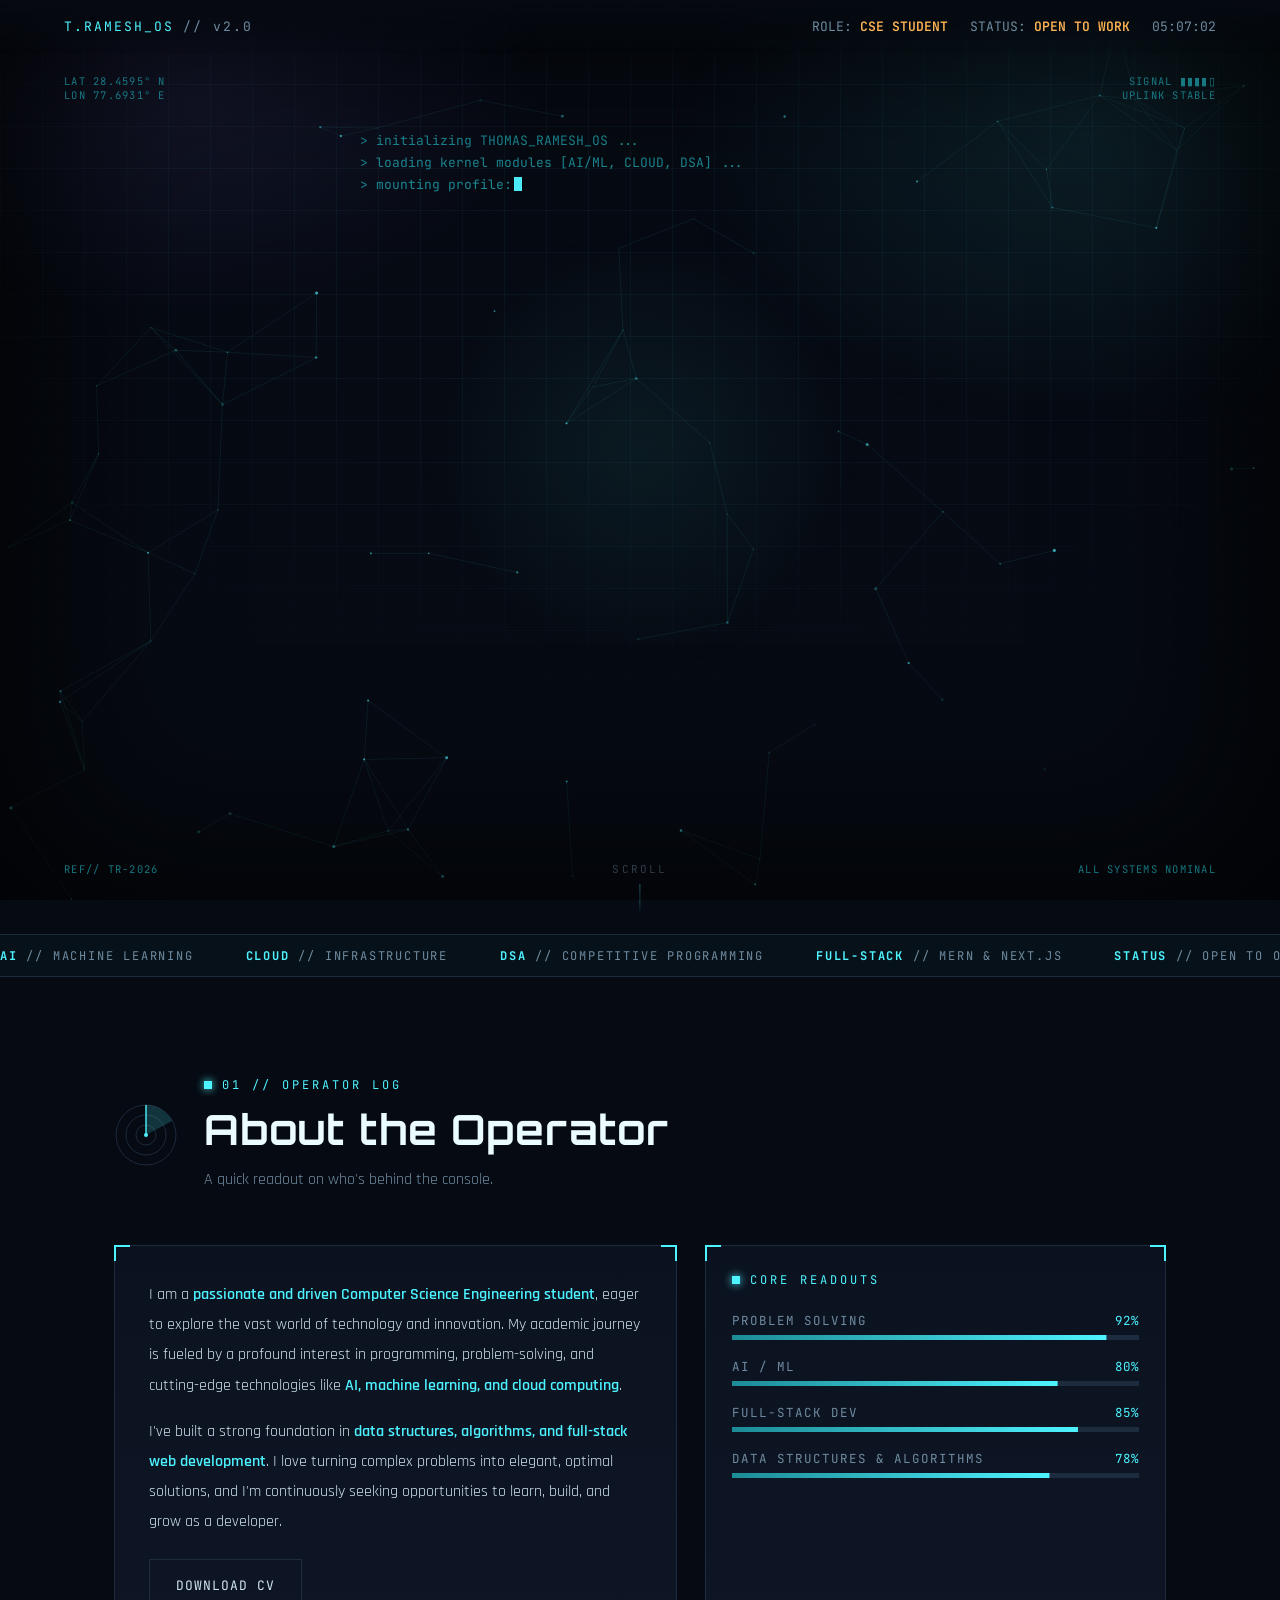
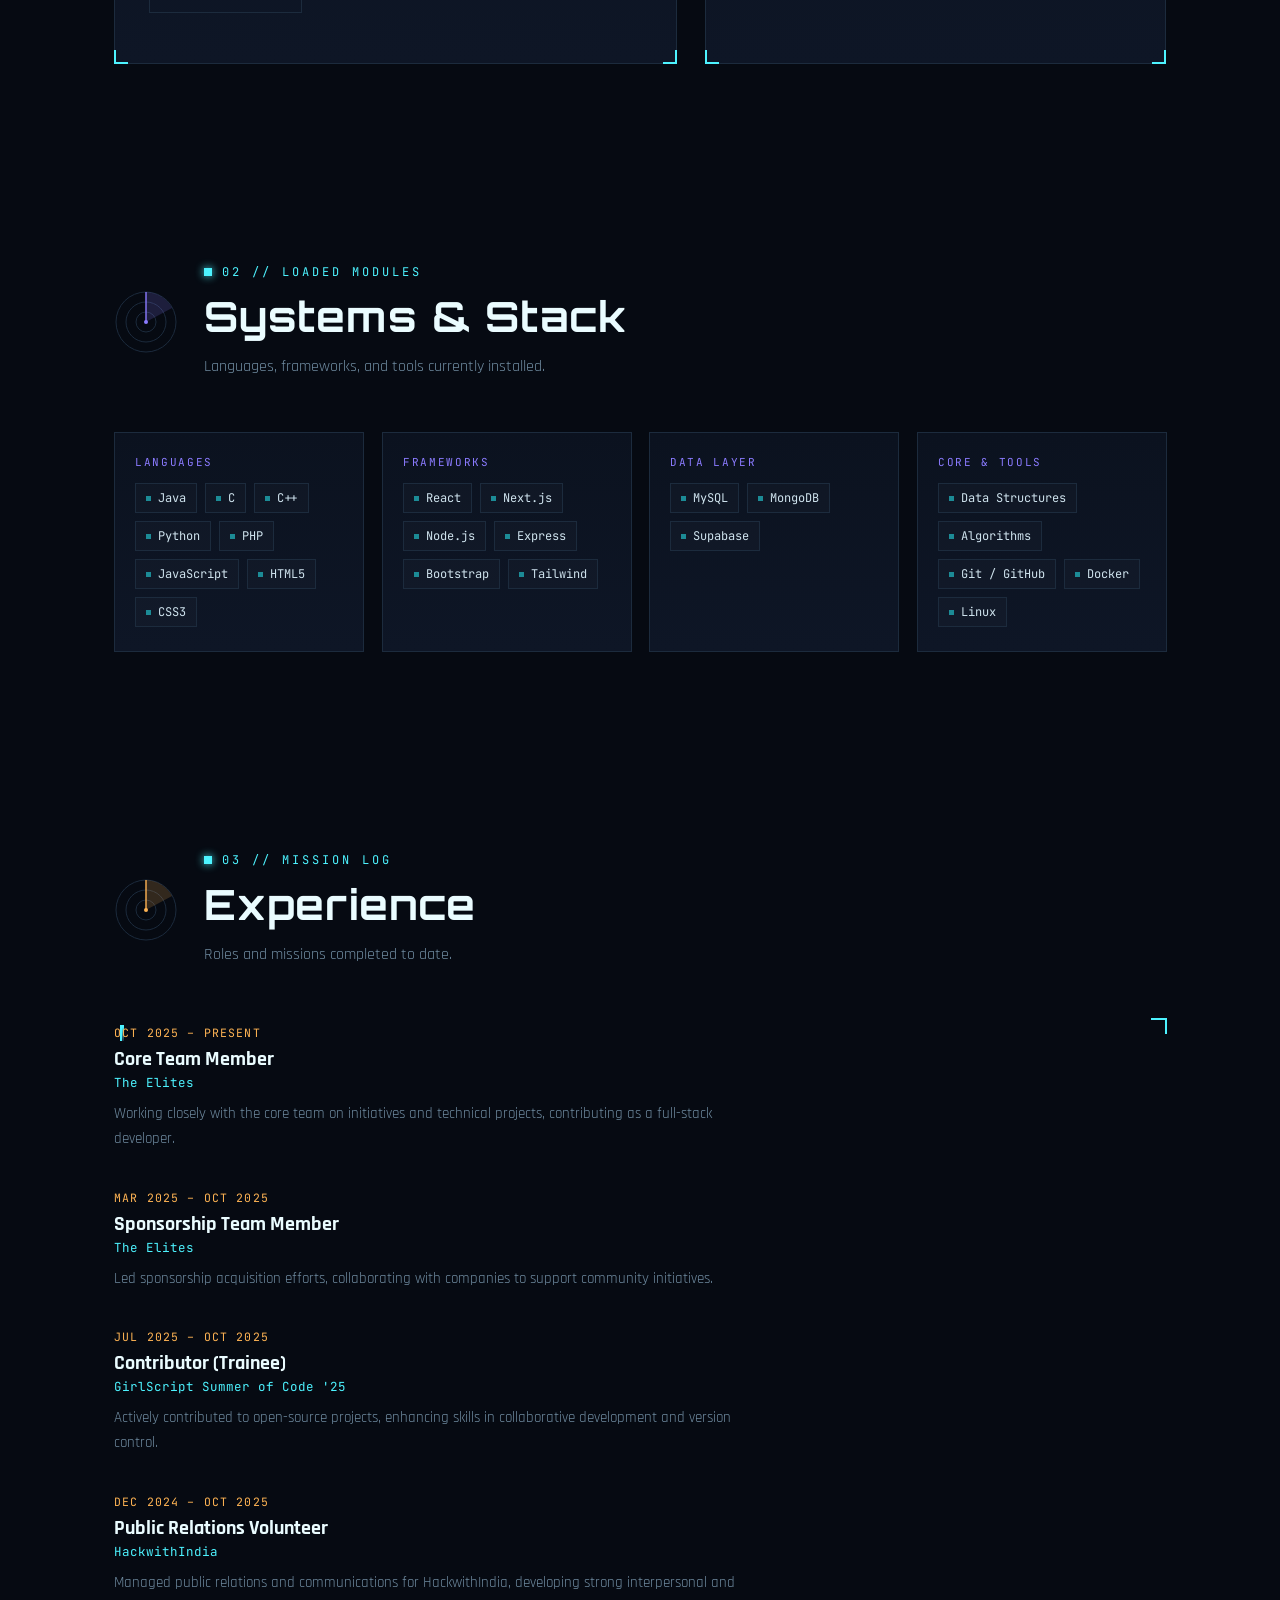
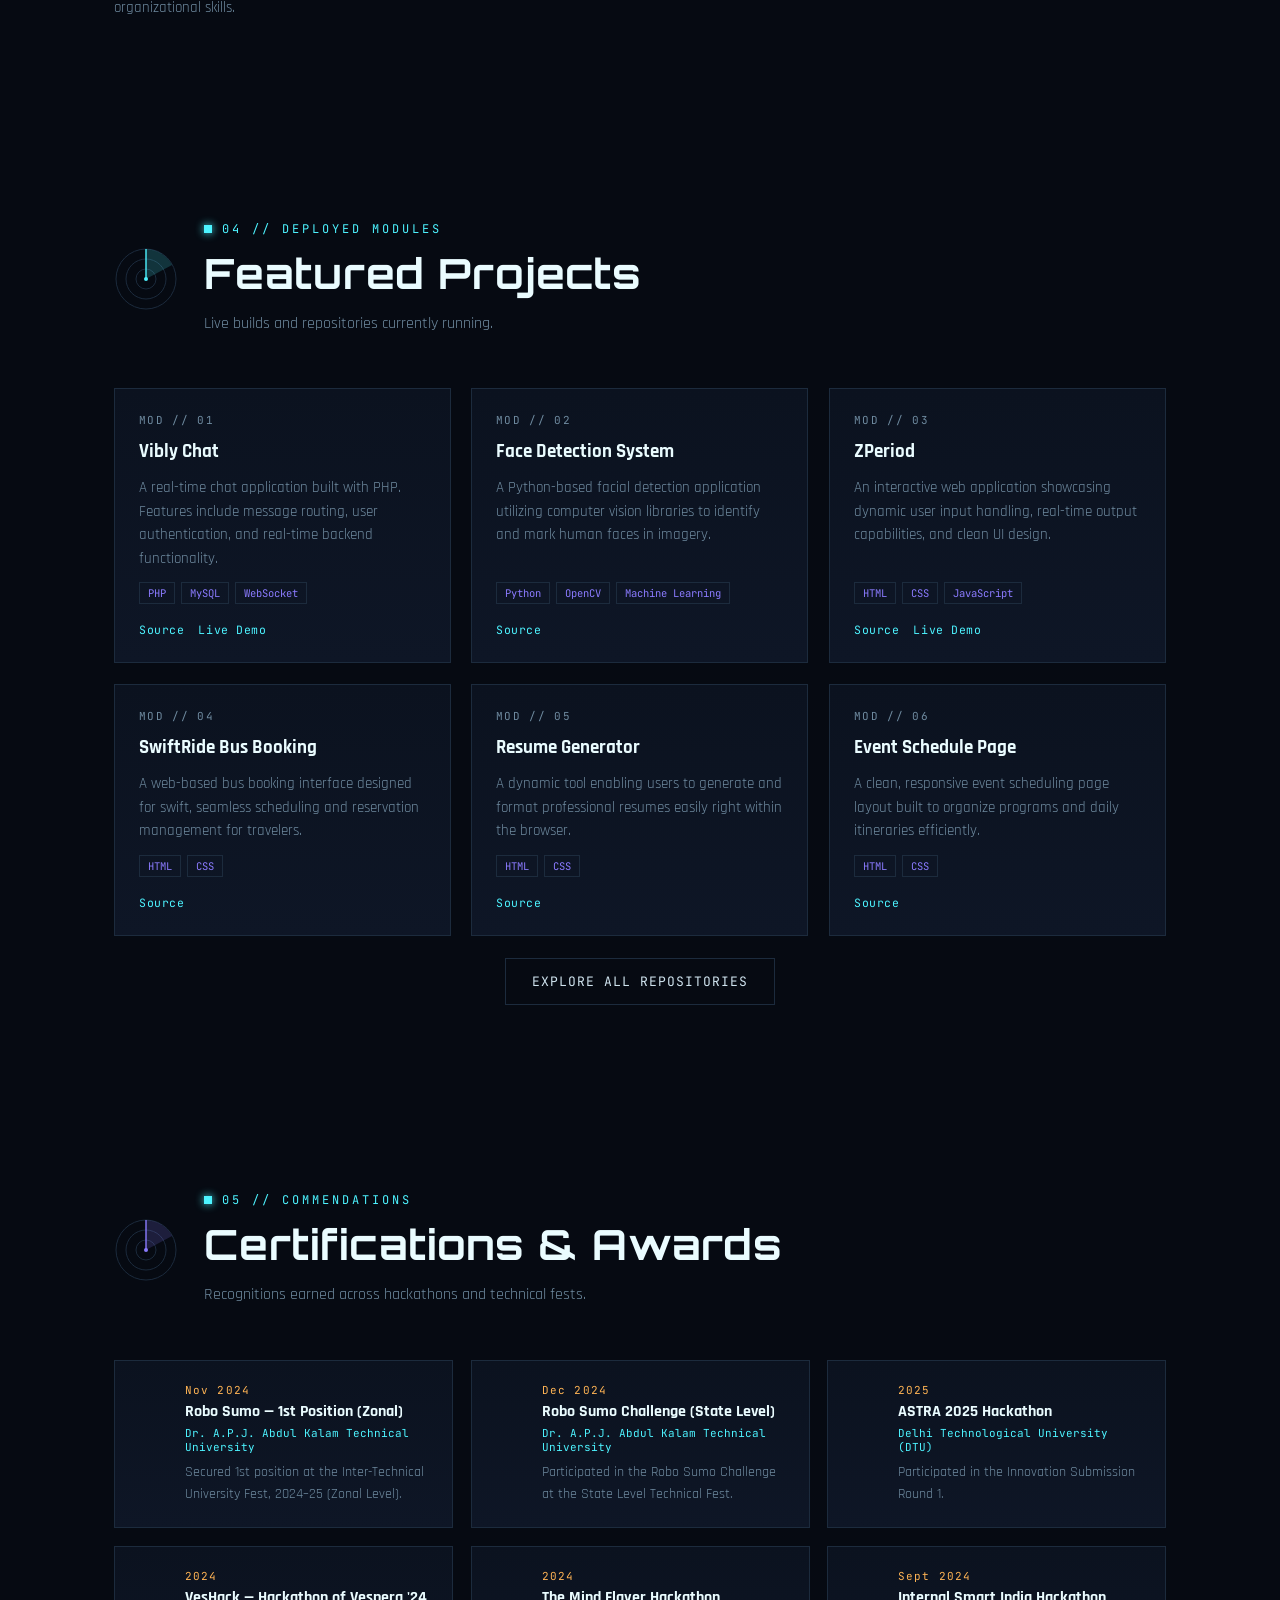
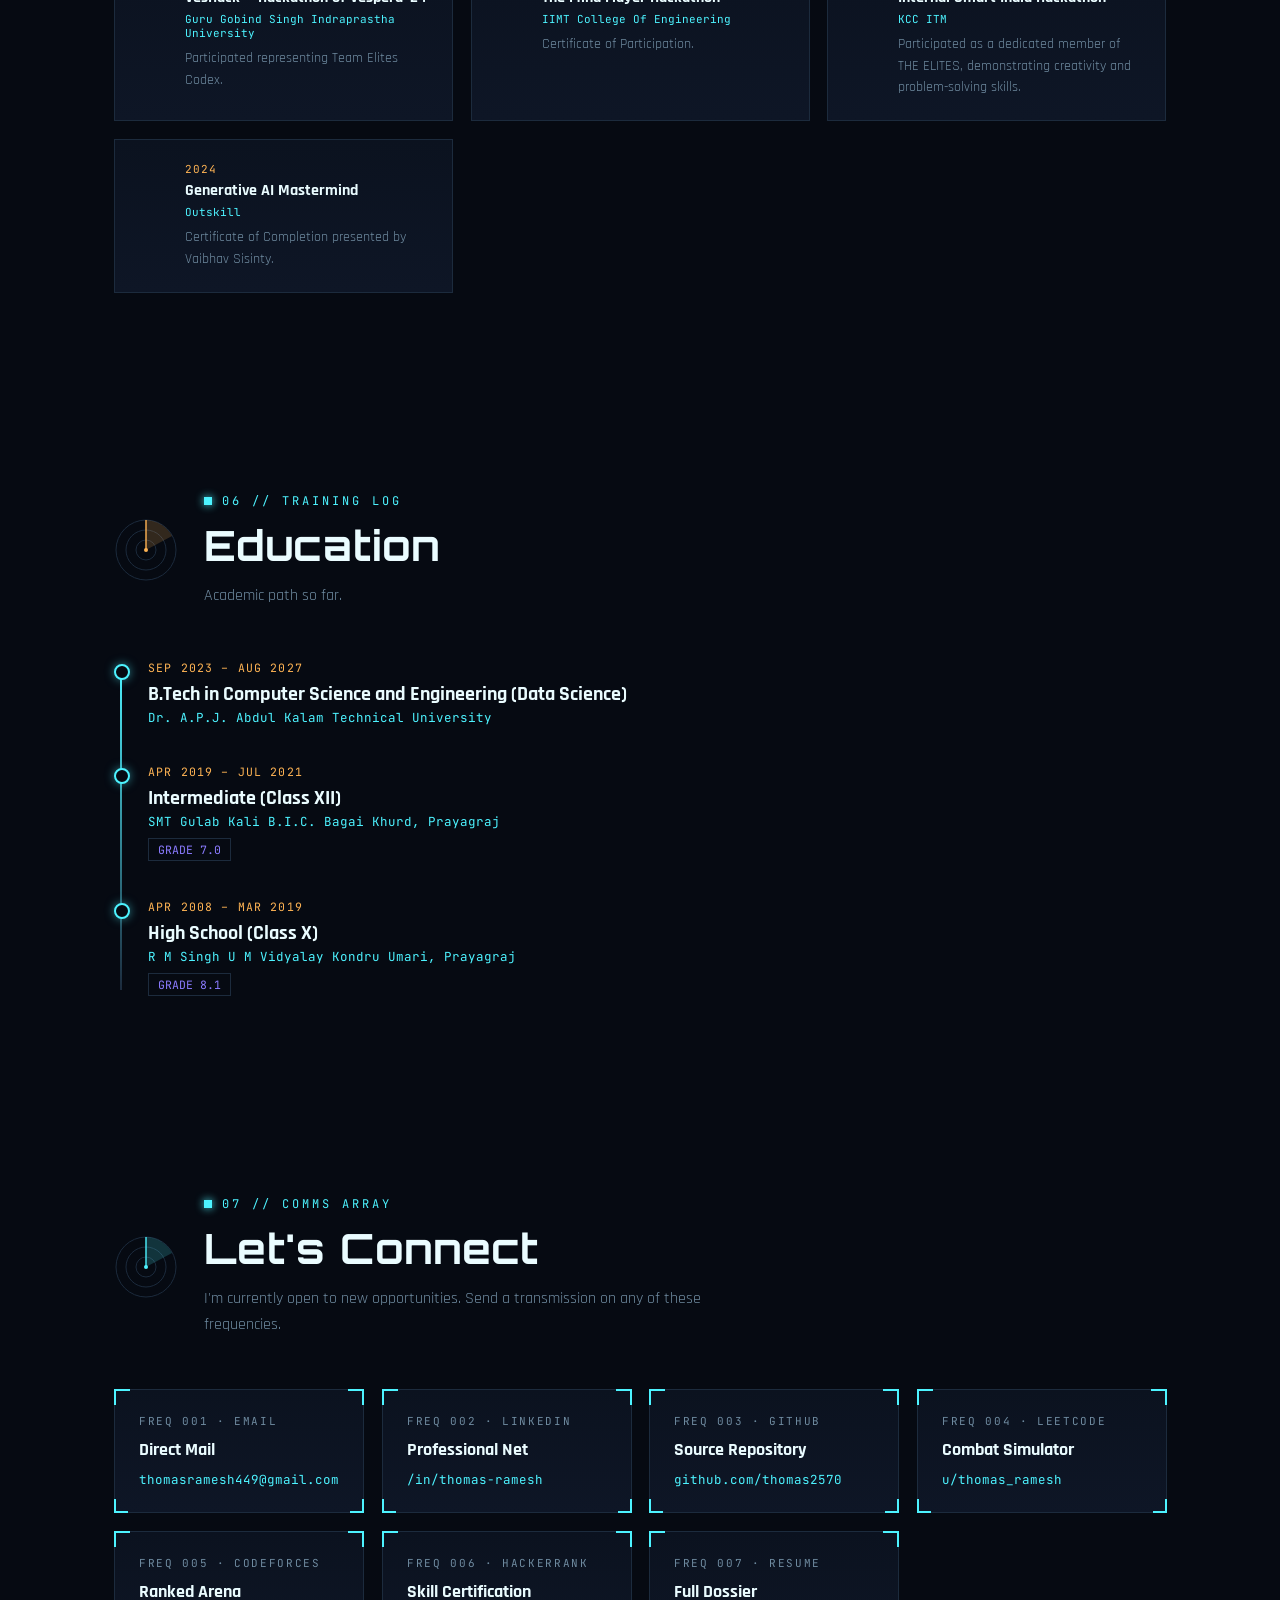
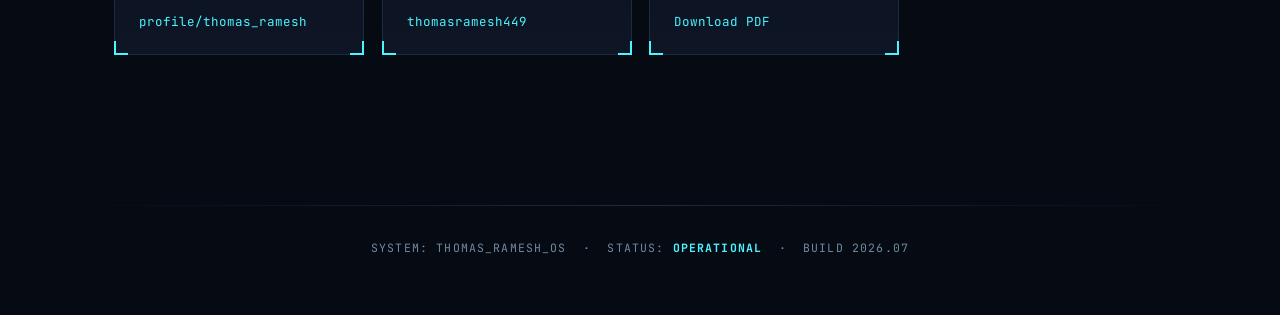
==== index.html @ fee81bb9 "Initial commit" ====
<!DOCTYPE html>
<html lang="en">

<head>
    <meta charset="UTF-8">
    <meta name="viewport" content="width=device-width, initial-scale=1.0">
    <title>THOMAS_RAMESH // SYSTEM PROFILE</title>
    <link rel="preconnect" href="https://fonts.googleapis.com">
    <link
        href="https://fonts.googleapis.com/css2?family=Orbitron:wght@500;700;900&family=Rajdhani:wght@400;500;600;700&family=JetBrains+Mono:wght@400;500;600&display=swap"
        rel="stylesheet">
        <link rel="stylesheet" href="style.css">
</head>

<body>

    <div class="progress" id="progress"></div>
    <canvas id="starfield"></canvas>
    <div class="bg-grid" id="bgGrid"></div>
    <div class="bg-glow"></div>
    <div class="spotlight" id="spotlight"></div>
    <div class="scanlines"></div>
    <div class="vignette"></div>

    <div class="hud-float tl"><span class="flicker">LAT 28.4595&deg; N</span><br>LON 77.6931&deg; E</div>
    <div class="hud-float tr">SIGNAL <span class="flicker">▮▮▮▮▯</span><br>UPLINK STABLE</div>
    <div class="hud-float bl">REF// TR-2026</div>
    <div class="hud-float br"><span class="flicker">ALL SYSTEMS NOMINAL</span></div>

    <nav class="topnav">
        <div class="id">T.RAMESH_OS <span style="color:var(--text-dim)">// v2.0</span></div>
        <div class="stat">
            <span>ROLE: <b>CSE STUDENT</b></span>
            <span>STATUS: <b>OPEN TO WORK</b></span>
            <span id="clock">00:00:00</span>
        </div>
    </nav>

    <header class="hero">
        <div class="boot" id="bootLog"></div>

        <div class="id-frame" id="idFrame">
            <div class="ring"></div>
            <svg viewBox="0 0 120 120" width="120" height="120"
                style="border-radius:50%; border:2px solid var(--cyan); box-shadow:0 0 30px rgba(77,243,255,0.35); background:linear-gradient(180deg,#0e1626,#0b121f);">
                <defs>
                    <linearGradient id="skinGrad" x1="0" y1="0" x2="0" y2="1">
                        <stop offset="0%" stop-color="#2a3a4d" />
                        <stop offset="100%" stop-color="#1c2b3d" />
                    </linearGradient>
                    <linearGradient id="suitGrad" x1="0" y1="0" x2="0" y2="1">
                        <stop offset="0%" stop-color="#12202e" />
                        <stop offset="100%" stop-color="#0b121f" />
                    </linearGradient>
                </defs>
                <circle cx="60" cy="60" r="58" fill="url(#suitGrad)" />
                <!-- shoulders / suit -->
                <path d="M14 118 C14 88 34 76 60 76 C86 76 106 88 106 118 Z" fill="url(#suitGrad)" stroke="#213244"
                    stroke-width="1" />
                <path d="M46 82 L60 100 L74 82 L66 78 L60 84 L54 78 Z" fill="#4df3ff" opacity="0.85" />
                <!-- neck -->
                <rect x="50" y="62" width="20" height="18" rx="6" fill="url(#skinGrad)" />
                <!-- head -->
                <ellipse cx="60" cy="46" rx="22" ry="25" fill="url(#skinGrad)" stroke="#324a63" stroke-width="1" />
                <!-- hair -->
                <path d="M38 40 C36 20 46 10 60 10 C74 10 84 20 82 40 C79 30 71 24 60 24 C49 24 41 30 38 40 Z"
                    fill="#0d1520" stroke="#1c2b3d" stroke-width="1" />
                <!-- eyes -->
                <ellipse cx="51" cy="47" rx="2.4" ry="2.8" fill="#4df3ff" />
                <ellipse cx="69" cy="47" rx="2.4" ry="2.8" fill="#4df3ff" />
                <!-- eyebrows -->
                <rect x="46" y="41" width="10" height="1.6" rx="0.8" fill="#324a63" />
                <rect x="64" y="41" width="10" height="1.6" rx="0.8" fill="#324a63" />
                <!-- nose -->
                <path d="M60 47 L58 56 L63 57" stroke="#324a63" stroke-width="1.2" fill="none" stroke-linecap="round" />
                <!-- smile -->
                <path d="M52 61 Q60 66 68 61" stroke="#4df3ff" stroke-width="1.4" fill="none" stroke-linecap="round"
                    opacity="0.7" />
                <!-- collar highlight -->
                <circle cx="60" cy="60" r="58" fill="none" stroke="#4df3ff" stroke-width="0.6" opacity="0.25" />
            </svg>
        </div>

        <h1 id="heroName">THOMAS RAMESH</h1>
        <div class="role" id="heroRole">Computer Science Engineer <b>//</b> AI · ML · Cloud</div>
        <p class="tagline" id="heroTag">
            A passionate and driven CSE student exploring the vast world of technology
            and innovation — with a strong foundation in data structures, algorithms, and
            full-stack web development. I turn complex problems into elegant, optimal solutions.
        </p>
        <div class="cta-row" id="heroCta">
            <a class="btn" href="#projects">View My Work</a>
            <a class="btn amber"
                href="https://drive.google.com/file/d/125a3EaiKNLnMg_K1nZCw9-vtPY4MQJDV/view?usp=sharing"
                target="_blank" rel="noreferrer">Download CV</a>
            <a class="btn ghost" href="#comms">Open Channel</a>
        </div>

        <div class="stat-row" id="heroStats">
            <div class="stat-item">
                <div class="num" data-count="12">0</div>
                <div class="lbl">Github Repositories</div>
            </div>
            <div class="stat-item">
                <div class="num" data-count="3">0</div>
                <div class="lbl">Organizations Worked With</div>
            </div>
        </div>

        <div class="scroll-cue"><span>SCROLL</span>
            <div class="line"></div>
        </div>
    </header>

    <div class="ticker">
        <div class="track">
            <span><b>AI</b> // MACHINE LEARNING</span>
            <span><b>CLOUD</b> // INFRASTRUCTURE</span>
            <span><b>DSA</b> // COMPETITIVE PROGRAMMING</span>
            <span><b>FULL-STACK</b> // MERN & NEXT.JS</span>
            <span><b>STATUS</b> // OPEN TO OPPORTUNITIES</span>
            <span><b>AI</b> // MACHINE LEARNING</span>
            <span><b>CLOUD</b> // INFRASTRUCTURE</span>
            <span><b>DSA</b> // COMPETITIVE PROGRAMMING</span>
            <span><b>FULL-STACK</b> // MERN & NEXT.JS</span>
            <span><b>STATUS</b> // OPEN TO OPPORTUNITIES</span>
        </div>
    </div>

    <section class="section" id="about">
        <div class="section-head reveal">
            <div class="radar">
                <svg viewBox="0 0 64 64">
                    <circle cx="32" cy="32" r="30" fill="none" stroke="var(--line)" stroke-width="1" />
                    <circle cx="32" cy="32" r="20" fill="none" stroke="var(--line)" stroke-width="1" />
                    <circle cx="32" cy="32" r="10" fill="none" stroke="var(--line)" stroke-width="1" />
                    <g class="sweep">
                        <path d="M32 32 L32 2 A30 30 0 0 1 58 18 Z" fill="var(--cyan)" opacity="0.18" />
                        <line x1="32" y1="32" x2="32" y2="2" stroke="var(--cyan)" stroke-width="1.4" />
                    </g>
                    <circle cx="32" cy="32" r="2" fill="var(--cyan)" />
                </svg>
            </div>
            <div class="txt">
                <div class="eyebrow">01 // Operator Log</div>
                <h2>About the Operator</h2>
                <p>A quick readout on who's behind the console.</p>
            </div>
        </div>

        <div class="about-grid">
            <div class="about-copy panel reveal">
                <span class="sheen"></span><span class="cbl"></span><span class="cbr"></span>
                <p>I am a <b>passionate and driven Computer Science Engineering student</b>, eager to explore the vast
                    world of technology and innovation. My academic journey is fueled by a profound interest in
                    programming, problem-solving, and cutting-edge technologies like <b>AI, machine learning, and cloud
                        computing</b>.</p>
                <p>I've built a strong foundation in <b>data structures, algorithms, and full-stack web development</b>.
                    I love turning complex problems into elegant, optimal solutions, and I'm continuously seeking
                    opportunities to learn, build, and grow as a developer.</p>
                <p style="margin-top:22px;"><a class="btn ghost"
                        href="https://drive.google.com/file/d/125a3EaiKNLnMg_K1nZCw9-vtPY4MQJDV/view?usp=sharing"
                        target="_blank" rel="noreferrer" style="display:inline-block;">Download CV</a></p>
            </div>

            <div class="telemetry panel reveal">
                <span class="sheen"></span><span class="cbl"></span><span class="cbr"></span>
                <div class="eyebrow" style="margin-bottom:6px;">Core Readouts</div>

                <div class="item" data-pct=".92">
                    <div class="row"><span class="k">Problem Solving</span><span class="v">92%</span></div>
                    <div class="bar"><i style="--pct:.92"></i></div>
                </div>
                <div class="item" data-pct=".8">
                    <div class="row"><span class="k">AI / ML</span><span class="v">80%</span></div>
                    <div class="bar"><i style="--pct:.8"></i></div>
                </div>
                <div class="item" data-pct=".85">
                    <div class="row"><span class="k">Full-Stack Dev</span><span class="v">85%</span></div>
                    <div class="bar"><i style="--pct:.85"></i></div>
                </div>
                <div class="item" data-pct=".78">
                    <div class="row"><span class="k">Data Structures & Algorithms</span><span class="v">78%</span></div>
                    <div class="bar"><i style="--pct:.78"></i></div>
                </div>
            </div>
        </div>
    </section>

    <section class="section" id="skills">
        <div class="section-head reveal">
            <div class="radar">
                <svg viewBox="0 0 64 64">
                    <circle cx="32" cy="32" r="30" fill="none" stroke="var(--line)" stroke-width="1" />
                    <circle cx="32" cy="32" r="20" fill="none" stroke="var(--line)" stroke-width="1" />
                    <circle cx="32" cy="32" r="10" fill="none" stroke="var(--line)" stroke-width="1" />
                    <g class="sweep">
                        <path d="M32 32 L32 2 A30 30 0 0 1 58 18 Z" fill="var(--violet)" opacity="0.18" />
                        <line x1="32" y1="32" x2="32" y2="2" stroke="var(--violet)" stroke-width="1.4" />
                    </g>
                    <circle cx="32" cy="32" r="2" fill="var(--violet)" />
                </svg>
            </div>
            <div class="txt">
                <div class="eyebrow">02 // Loaded Modules</div>
                <h2>Systems & Stack</h2>
                <p>Languages, frameworks, and tools currently installed.</p>
            </div>
        </div>

        <div class="sys-groups">
            <div class="sys-card panel reveal">
                <span class="sheen"></span><span class="cbl"></span><span class="cbr"></span>
                <span class="tag">Languages</span>
                <div class="sys-list">
                    <span class="sys-chip">Java</span>
                    <span class="sys-chip">C</span>
                    <span class="sys-chip">C++</span>
                    <span class="sys-chip">Python</span>
                    <span class="sys-chip">PHP</span>
                    <span class="sys-chip">JavaScript</span>
                    <span class="sys-chip">HTML5</span>
                    <span class="sys-chip">CSS3</span>
                </div>
            </div>

            <div class="sys-card panel reveal">
                <span class="sheen"></span><span class="cbl"></span><span class="cbr"></span>
                <span class="tag">Frameworks</span>
                <div class="sys-list">
                    <span class="sys-chip">React</span>
                    <span class="sys-chip">Next.js</span>
                    <span class="sys-chip">Node.js</span>
                    <span class="sys-chip">Express</span>
                    <span class="sys-chip">Bootstrap</span>
                    <span class="sys-chip">Tailwind</span>
                </div>
            </div>

            <div class="sys-card panel reveal">
                <span class="sheen"></span><span class="cbl"></span><span class="cbr"></span>
                <span class="tag">Data Layer</span>
                <div class="sys-list">
                    <span class="sys-chip">MySQL</span>
                    <span class="sys-chip">MongoDB</span>
                    <span class="sys-chip">Supabase</span>
                </div>
            </div>

            <div class="sys-card panel reveal">
                <span class="sheen"></span><span class="cbl"></span><span class="cbr"></span>
                <span class="tag">Core & Tools</span>
                <div class="sys-list">
                    <span class="sys-chip">Data Structures</span>
                    <span class="sys-chip">Algorithms</span>
                    <span class="sys-chip">Git / GitHub</span>
                    <span class="sys-chip">Docker</span>
                    <span class="sys-chip">Linux</span>
                </div>
            </div>
        </div>
    </section>

    <section class="section" id="experience">
        <div class="section-head reveal">
            <div class="radar">
                <svg viewBox="0 0 64 64">
                    <circle cx="32" cy="32" r="30" fill="none" stroke="var(--line)" stroke-width="1" />
                    <circle cx="32" cy="32" r="20" fill="none" stroke="var(--line)" stroke-width="1" />
                    <circle cx="32" cy="32" r="10" fill="none" stroke="var(--line)" stroke-width="1" />
                    <g class="sweep">
                        <path d="M32 32 L32 2 A30 30 0 0 1 58 18 Z" fill="var(--amber)" opacity="0.18" />
                        <line x1="32" y1="32" x2="32" y2="2" stroke="var(--amber)" stroke-width="1.4" />
                    </g>
                    <circle cx="32" cy="32" r="2" fill="var(--amber)" />
                </svg>
            </div>
            <div class="txt">
                <div class="eyebrow">03 // Mission Log</div>
                <h2>Experience</h2>
                <p>Roles and missions completed to date.</p>
            </div>
        </div>

        <div class="timeline panel reveal" style="border:none; background:none; padding:6px 0 0 0;">
            <div class="t-item">
                <div class="when">Oct 2025 &ndash; Present</div>
                <h3>Core Team Member</h3>
                <div class="org">The Elites</div>
                <p>Working closely with the core team on initiatives and technical projects, contributing as a
                    full-stack developer.</p>
            </div>
            <div class="t-item">
                <div class="when">Mar 2025 &ndash; Oct 2025</div>
                <h3>Sponsorship Team Member</h3>
                <div class="org">The Elites</div>
                <p>Led sponsorship acquisition efforts, collaborating with companies to support community initiatives.
                </p>
            </div>
            <div class="t-item">
                <div class="when">Jul 2025 &ndash; Oct 2025</div>
                <h3>Contributor (Trainee)</h3>
                <div class="org">GirlScript Summer of Code '25</div>
                <p>Actively contributed to open-source projects, enhancing skills in collaborative development and
                    version control.</p>
            </div>
            <div class="t-item">
                <div class="when">Dec 2024 &ndash; Oct 2025</div>
                <h3>Public Relations Volunteer</h3>
                <div class="org">HackwithIndia</div>
                <p>Managed public relations and communications for HackwithIndia, developing strong interpersonal and
                    organizational skills.</p>
            </div>
        </div>
    </section>

    <section class="section" id="projects">
        <div class="section-head reveal">
            <div class="radar">
                <svg viewBox="0 0 64 64">
                    <circle cx="32" cy="32" r="30" fill="none" stroke="var(--line)" stroke-width="1" />
                    <circle cx="32" cy="32" r="20" fill="none" stroke="var(--line)" stroke-width="1" />
                    <circle cx="32" cy="32" r="10" fill="none" stroke="var(--line)" stroke-width="1" />
                    <g class="sweep">
                        <path d="M32 32 L32 2 A30 30 0 0 1 58 18 Z" fill="var(--cyan)" opacity="0.18" />
                        <line x1="32" y1="32" x2="32" y2="2" stroke="var(--cyan)" stroke-width="1.4" />
                    </g>
                    <circle cx="32" cy="32" r="2" fill="var(--cyan)" />
                </svg>
            </div>
            <div class="txt">
                <div class="eyebrow">04 // Deployed Modules</div>
                <h2>Featured Projects</h2>
                <p>Live builds and repositories currently running.</p>
            </div>
        </div>

        <div class="proj-grid">
            <div class="proj-card panel reveal">
                <span class="sheen"></span><span class="cbl"></span><span class="cbr"></span>
                <div class="pid">MOD // 01</div>
                <h3>Vibly Chat</h3>
                <p>A real-time chat application built with PHP. Features include message routing, user authentication,
                    and real-time backend functionality.</p>
                <div class="proj-chips"><span class="proj-chip">PHP</span><span class="proj-chip">MySQL</span><span
                        class="proj-chip">WebSocket</span></div>
                <div class="proj-links">
                    <a href="https://github.com/thomas2570/vibly-chat" target="_blank" rel="noreferrer">Source</a>
                    <a href="https://vibly-chat.vercel.app/" target="_blank" rel="noreferrer">Live Demo</a>
                </div>
            </div>

            <div class="proj-card panel reveal">
                <span class="sheen"></span><span class="cbl"></span><span class="cbr"></span>
                <div class="pid">MOD // 02</div>
                <h3>Face Detection System</h3>
                <p>A Python-based facial detection application utilizing computer vision libraries to identify and mark
                    human faces in imagery.</p>
                <div class="proj-chips"><span class="proj-chip">Python</span><span class="proj-chip">OpenCV</span><span
                        class="proj-chip">Machine Learning</span></div>
                <div class="proj-links">
                    <a href="https://github.com/thomas2570/face_detection" target="_blank" rel="noreferrer">Source</a>
                </div>
            </div>

            <div class="proj-card panel reveal">
                <span class="sheen"></span><span class="cbl"></span><span class="cbr"></span>
                <div class="pid">MOD // 03</div>
                <h3>ZPeriod</h3>
                <p>An interactive web application showcasing dynamic user input handling, real-time output capabilities,
                    and clean UI design.</p>
                <div class="proj-chips"><span class="proj-chip">HTML</span><span class="proj-chip">CSS</span><span
                        class="proj-chip">JavaScript</span></div>
                <div class="proj-links">
                    <a href="https://github.com/thomas2570/-Zperiod" target="_blank" rel="noreferrer">Source</a>
                    <a href="https://zperiod.vercel.app/" target="_blank" rel="noreferrer">Live Demo</a>
                </div>
            </div>

            <div class="proj-card panel reveal">
                <span class="sheen"></span><span class="cbl"></span><span class="cbr"></span>
                <div class="pid">MOD // 04</div>
                <h3>SwiftRide Bus Booking</h3>
                <p>A web-based bus booking interface designed for swift, seamless scheduling and reservation management
                    for travelers.</p>
                <div class="proj-chips"><span class="proj-chip">HTML</span><span class="proj-chip">CSS</span></div>
                <div class="proj-links">
                    <a href="https://github.com/thomas2570/SwiftRide-Bus--Booking" target="_blank"
                        rel="noreferrer">Source</a>
                </div>
            </div>

            <div class="proj-card panel reveal">
                <span class="sheen"></span><span class="cbl"></span><span class="cbr"></span>
                <div class="pid">MOD // 05</div>
                <h3>Resume Generator</h3>
                <p>A dynamic tool enabling users to generate and format professional resumes easily right within the
                    browser.</p>
                <div class="proj-chips"><span class="proj-chip">HTML</span><span class="proj-chip">CSS</span></div>
                <div class="proj-links">
                    <a href="https://github.com/thomas2570/Resume_generator" target="_blank" rel="noreferrer">Source</a>
                </div>
            </div>

            <div class="proj-card panel reveal">
                <span class="sheen"></span><span class="cbl"></span><span class="cbr"></span>
                <div class="pid">MOD // 06</div>
                <h3>Event Schedule Page</h3>
                <p>A clean, responsive event scheduling page layout built to organize programs and daily itineraries
                    efficiently.</p>
                <div class="proj-chips"><span class="proj-chip">HTML</span><span class="proj-chip">CSS</span></div>
                <div class="proj-links">
                    <a href="https://github.com/thomas2570/Event_schedule_page" target="_blank"
                        rel="noreferrer">Source</a>
                </div>
            </div>
        </div>

        <div style="text-align:center; margin-top:36px;">
            <a class="btn ghost" href="https://github.com/thomas2570" target="_blank" rel="noreferrer">Explore All
                Repositories</a>
        </div>
    </section>

    <section class="section" id="certifications">
        <div class="section-head reveal">
            <div class="radar">
                <svg viewBox="0 0 64 64">
                    <circle cx="32" cy="32" r="30" fill="none" stroke="var(--line)" stroke-width="1" />
                    <circle cx="32" cy="32" r="20" fill="none" stroke="var(--line)" stroke-width="1" />
                    <circle cx="32" cy="32" r="10" fill="none" stroke="var(--line)" stroke-width="1" />
                    <g class="sweep">
                        <path d="M32 32 L32 2 A30 30 0 0 1 58 18 Z" fill="var(--violet)" opacity="0.18" />
                        <line x1="32" y1="32" x2="32" y2="2" stroke="var(--violet)" stroke-width="1.4" />
                    </g>
                    <circle cx="32" cy="32" r="2" fill="var(--violet)" />
                </svg>
            </div>
            <div class="txt">
                <div class="eyebrow">05 // Commendations</div>
                <h2>Certifications & Awards</h2>
                <p>Recognitions earned across hackathons and technical fests.</p>
            </div>
        </div>

        <div class="cert-grid">
            <div class="cert-card panel reveal">
                <span class="sheen"></span><span class="cbl"></span><span class="cbr"></span>
                <div class="cert-icon"><i></i></div>
                <div class="cert-body">
                    <div class="when">Nov 2024</div>
                    <h4>Robo Sumo &mdash; 1st Position (Zonal)</h4>
                    <div class="org">Dr. A.P.J. Abdul Kalam Technical University</div>
                    <p>Secured 1st position at the Inter-Technical University Fest, 2024&ndash;25 (Zonal Level).</p>
                </div>
            </div>

            <div class="cert-card panel reveal">
                <span class="sheen"></span><span class="cbl"></span><span class="cbr"></span>
                <div class="cert-icon"><i></i></div>
                <div class="cert-body">
                    <div class="when">Dec 2024</div>
                    <h4>Robo Sumo Challenge (State Level)</h4>
                    <div class="org">Dr. A.P.J. Abdul Kalam Technical University</div>
                    <p>Participated in the Robo Sumo Challenge at the State Level Technical Fest.</p>
                </div>
            </div>

            <div class="cert-card panel reveal">
                <span class="sheen"></span><span class="cbl"></span><span class="cbr"></span>
                <div class="cert-icon"><i></i></div>
                <div class="cert-body">
                    <div class="when">2025</div>
                    <h4>ASTRA 2025 Hackathon</h4>
                    <div class="org">Delhi Technological University (DTU)</div>
                    <p>Participated in the Innovation Submission Round 1.</p>
                </div>
            </div>

            <div class="cert-card panel reveal">
                <span class="sheen"></span><span class="cbl"></span><span class="cbr"></span>
                <div class="cert-icon"><i></i></div>
                <div class="cert-body">
                    <div class="when">2024</div>
                    <h4>VesHack &mdash; Hackathon of Vespera '24</h4>
                    <div class="org">Guru Gobind Singh Indraprastha University</div>
                    <p>Participated representing Team Elites Codex.</p>
                </div>
            </div>

            <div class="cert-card panel reveal">
                <span class="sheen"></span><span class="cbl"></span><span class="cbr"></span>
                <div class="cert-icon"><i></i></div>
                <div class="cert-body">
                    <div class="when">2024</div>
                    <h4>The Mind Flayer Hackathon</h4>
                    <div class="org">IIMT College Of Engineering</div>
                    <p>Certificate of Participation.</p>
                </div>
            </div>

            <div class="cert-card panel reveal">
                <span class="sheen"></span><span class="cbl"></span><span class="cbr"></span>
                <div class="cert-icon"><i></i></div>
                <div class="cert-body">
                    <div class="when">Sept 2024</div>
                    <h4>Internal Smart India Hackathon</h4>
                    <div class="org">KCC ITM</div>
                    <p>Participated as a dedicated member of THE ELITES, demonstrating creativity and problem-solving
                        skills.</p>
                </div>
            </div>

            <div class="cert-card panel reveal">
                <span class="sheen"></span><span class="cbl"></span><span class="cbr"></span>
                <div class="cert-icon"><i></i></div>
                <div class="cert-body">
                    <div class="when">2024</div>
                    <h4>Generative AI Mastermind</h4>
                    <div class="org">Outskill</div>
                    <p>Certificate of Completion presented by Vaibhav Sisinty.</p>
                </div>
            </div>
        </div>
    </section>

    <section class="section" id="education">
        <div class="section-head reveal">
            <div class="radar">
                <svg viewBox="0 0 64 64">
                    <circle cx="32" cy="32" r="30" fill="none" stroke="var(--line)" stroke-width="1" />
                    <circle cx="32" cy="32" r="20" fill="none" stroke="var(--line)" stroke-width="1" />
                    <circle cx="32" cy="32" r="10" fill="none" stroke="var(--line)" stroke-width="1" />
                    <g class="sweep">
                        <path d="M32 32 L32 2 A30 30 0 0 1 58 18 Z" fill="var(--amber)" opacity="0.18" />
                        <line x1="32" y1="32" x2="32" y2="2" stroke="var(--amber)" stroke-width="1.4" />
                    </g>
                    <circle cx="32" cy="32" r="2" fill="var(--amber)" />
                </svg>
            </div>
            <div class="txt">
                <div class="eyebrow">06 // Training Log</div>
                <h2>Education</h2>
                <p>Academic path so far.</p>
            </div>
        </div>

        <div class="timeline reveal" style="border:none; background:none;">
            <div class="t-item">
                <div class="when">Sep 2023 &ndash; Aug 2027</div>
                <h3>B.Tech in Computer Science and Engineering (Data Science)</h3>
                <div class="org">Dr. A.P.J. Abdul Kalam Technical University</div>
            </div>
            <div class="t-item">
                <div class="when">Apr 2019 &ndash; Jul 2021</div>
                <h3>Intermediate (Class XII)</h3>
                <div class="org">SMT Gulab Kali B.I.C. Bagai Khurd, Prayagraj</div>
                <span class="grade">GRADE 7.0</span>
            </div>
            <div class="t-item">
                <div class="when">Apr 2008 &ndash; Mar 2019</div>
                <h3>High School (Class X)</h3>
                <div class="org">R M Singh U M Vidyalay Kondru Umari, Prayagraj</div>
                <span class="grade">GRADE 8.1</span>
            </div>
        </div>
    </section>

    <section class="section" id="comms">
        <div class="section-head reveal">
            <div class="radar">
                <svg viewBox="0 0 64 64">
                    <circle cx="32" cy="32" r="30" fill="none" stroke="var(--line)" stroke-width="1" />
                    <circle cx="32" cy="32" r="20" fill="none" stroke="var(--line)" stroke-width="1" />
                    <circle cx="32" cy="32" r="10" fill="none" stroke="var(--line)" stroke-width="1" />
                    <g class="sweep">
                        <path d="M32 32 L32 2 A30 30 0 0 1 58 18 Z" fill="var(--cyan)" opacity="0.18" />
                        <line x1="32" y1="32" x2="32" y2="2" stroke="var(--cyan)" stroke-width="1.4" />
                    </g>
                    <circle cx="32" cy="32" r="2" fill="var(--cyan)" />
                </svg>
            </div>
            <div class="txt">
                <div class="eyebrow">07 // Comms Array</div>
                <h2>Let's Connect</h2>
                <p>I'm currently open to new opportunities. Send a transmission on any of these frequencies.</p>
            </div>
        </div>

        <div class="comms-grid">
            <a class="comm-card panel reveal" href="mailto:thomasramesh449@gmail.com">
                <span class="sheen"></span><span class="cbl"></span><span class="cbr"></span>
                <span class="freq">FREQ 001 · EMAIL</span>
                <span class="chan">Direct Mail</span>
                <span class="handle">thomasramesh449@gmail.com</span>
            </a>

            <a class="comm-card panel reveal" href="https://www.linkedin.com/in/thomas-ramesh-3ab96a2a2/"
                target="_blank" rel="noreferrer">
                <span class="sheen"></span><span class="cbl"></span><span class="cbr"></span>
                <span class="freq">FREQ 002 · LINKEDIN</span>
                <span class="chan">Professional Net</span>
                <span class="handle">/in/thomas-ramesh</span>
            </a>

            <a class="comm-card panel reveal" href="https://github.com/thomas2570" target="_blank" rel="noreferrer">
                <span class="sheen"></span><span class="cbl"></span><span class="cbr"></span>
                <span class="freq">FREQ 003 · GITHUB</span>
                <span class="chan">Source Repository</span>
                <span class="handle">github.com/thomas2570</span>
            </a>

            <a class="comm-card panel reveal" href="https://leetcode.com/u/thomas_ramesh/" target="_blank"
                rel="noreferrer">
                <span class="sheen"></span><span class="cbl"></span><span class="cbr"></span>
                <span class="freq">FREQ 004 · LEETCODE</span>
                <span class="chan">Combat Simulator</span>
                <span class="handle">u/thomas_ramesh</span>
            </a>

            <a class="comm-card panel reveal" href="https://codeforces.com/profile/thomas_ramesh" target="_blank"
                rel="noreferrer">
                <span class="sheen"></span><span class="cbl"></span><span class="cbr"></span>
                <span class="freq">FREQ 005 · CODEFORCES</span>
                <span class="chan">Ranked Arena</span>
                <span class="handle">profile/thomas_ramesh</span>
            </a>

            <a class="comm-card panel reveal" href="https://www.hackerrank.com/profile/thomasramesh449" target="_blank"
                rel="noreferrer">
                <span class="sheen"></span><span class="cbl"></span><span class="cbr"></span>
                <span class="freq">FREQ 006 · HACKERRANK</span>
                <span class="chan">Skill Certification</span>
                <span class="handle">thomasramesh449</span>
            </a>

            <a class="comm-card panel reveal"
                href="https://drive.google.com/file/d/125a3EaiKNLnMg_K1nZCw9-vtPY4MQJDV/view?usp=sharing"
                target="_blank" rel="noreferrer">
                <span class="sheen"></span><span class="cbl"></span><span class="cbr"></span>
                <span class="freq">FREQ 007 · RESUME</span>
                <span class="chan">Full Dossier</span>
                <span class="handle">Download PDF</span>
            </a>
        </div>
    </section>

    <footer>
        <div class="line"></div>
        <p>SYSTEM: THOMAS_RAMESH_OS &nbsp;·&nbsp; STATUS: <b>OPERATIONAL</b> &nbsp;·&nbsp; BUILD 2026.07</p>
    </footer>

        <script src="script.js"></script>

</body>

</html>
---- style.css ----
:root {
            --bg: #060a12;
            --bg-panel: #0b121f;
            --bg-panel-2: #0e1626;
            --line: #1c2b3d;
            --cyan: #4df3ff;
            --cyan-dim: #1c8b96;
            --violet: #8b7bff;
            --amber: #ffb454;
            --red: #ff4d6a;
            --text: #cfe3ee;
            --text-dim: #6f8ba0;
            --font-display: 'Orbitron', sans-serif;
            --font-head: 'Rajdhani', sans-serif;
            --font-mono: 'JetBrains Mono', monospace;
        }

        * {
            margin: 0;
            padding: 0;
            box-sizing: border-box;
        }

        html {
            scroll-behavior: smooth;
        }

        body {
            background: var(--bg);
            color: var(--text);
            font-family: var(--font-head);
            overflow-x: hidden;
            position: relative;
        }

        @media (prefers-reduced-motion: reduce) {
            * {
                animation-duration: 0.001ms !important;
                animation-iteration-count: 1 !important;
                transition-duration: 0.001ms !important;
                scroll-behavior: auto !important;
            }
        }

        .progress {
            position: fixed;
            top: 0;
            left: 0;
            height: 2px;
            width: 0%;
            background: linear-gradient(90deg, var(--violet), var(--cyan));
            box-shadow: 0 0 12px rgba(77, 243, 255, 0.6);
            z-index: 100;
            transition: width .1s linear;
        }

        #starfield {
            position: fixed;
            inset: 0;
            z-index: 0;
        }

        .spotlight {
            position: fixed;
            inset: 0;
            z-index: 1;
            pointer-events: none;
            background: radial-gradient(320px 320px at var(--mx, 50%) var(--my, 50%), rgba(77, 243, 255, 0.07), transparent 70%);
        }

        .bg-grid {
            position: fixed;
            inset: 0;
            z-index: 0;
            background-image:
                linear-gradient(rgba(77, 243, 255, 0.045) 1px, transparent 1px),
                linear-gradient(90deg, rgba(77, 243, 255, 0.045) 1px, transparent 1px);
            background-size: 42px 42px;
            mask-image: radial-gradient(ellipse 90% 70% at 50% 20%, black 40%, transparent 90%);
            pointer-events: none;
        }

        .bg-glow {
            position: fixed;
            inset: 0;
            z-index: 0;
            pointer-events: none;
            background:
                radial-gradient(600px 400px at 15% 10%, rgba(139, 123, 255, 0.10), transparent 60%),
                radial-gradient(700px 500px at 85% 15%, rgba(77, 243, 255, 0.09), transparent 60%);
        }

        .scanlines {
            position: fixed;
            inset: 0;
            z-index: 5;
            pointer-events: none;
            opacity: 0.4;
            background: repeating-linear-gradient(to bottom, rgba(255, 255, 255, 0.018) 0px, rgba(255, 255, 255, 0.018) 1px, transparent 1px, transparent 3px);
        }

        .vignette {
            position: fixed;
            inset: 0;
            z-index: 6;
            pointer-events: none;
            box-shadow: inset 0 0 180px 40px rgba(0, 0, 0, 0.75);
        }

        section,
        header,
        footer {
            position: relative;
            z-index: 2;
        }

        ::selection {
            background: var(--cyan);
            color: #001318;
        }

        .hud-float {
            position: fixed;
            z-index: 20;
            font-family: var(--font-mono);
            font-size: 10.5px;
            color: var(--cyan-dim);
            letter-spacing: 0.12em;
            pointer-events: none;
            opacity: 0;
            animation: hudIn 1s ease forwards;
        }

        .hud-float.tl {
            top: 74px;
            left: 5%;
        }

        .hud-float.tr {
            top: 74px;
            right: 5%;
            text-align: right;
        }

        .hud-float.bl {
            bottom: 24px;
            left: 5%;
        }

        .hud-float.br {
            bottom: 24px;
            right: 5%;
            text-align: right;
        }

        @media (max-width:860px) {
            .hud-float {
                display: none;
            }
        }

        @keyframes hudIn {
            from {
                opacity: 0;
                transform: translateY(6px);
            }

            to {
                opacity: 0.85;
                transform: translateY(0);
            }
        }

        .hud-float .flicker {
            animation: flicker 3.4s ease-in-out infinite;
        }

        @keyframes flicker {

            0%,
            100% {
                opacity: .85;
            }

            48% {
                opacity: .85;
            }

            50% {
                opacity: .3;
            }

            52% {
                opacity: .85;
            }
        }

        .panel {
            position: relative;
            border: 1px solid var(--line);
            background: linear-gradient(180deg, var(--bg-panel), var(--bg-panel-2));
            transform-style: preserve-3d;
            transition: transform .35s cubic-bezier(.2, .8, .2, 1), border-color .3s ease, box-shadow .3s ease;
            will-change: transform;
        }

        .panel:hover {
            box-shadow: 0 18px 40px -18px rgba(77, 243, 255, 0.25);
        }

        .panel .sheen {
            position: absolute;
            inset: 0;
            pointer-events: none;
            opacity: 0;
            background: radial-gradient(180px 180px at var(--px, 50%) var(--py, 50%), rgba(77, 243, 255, 0.10), transparent 70%);
            transition: opacity .3s ease;
        }

        .panel:hover .sheen {
            opacity: 1;
        }

        .panel::before,
        .panel::after,
        .panel .cbr,
        .panel .cbl {
            content: '';
            position: absolute;
            width: 14px;
            height: 14px;
            pointer-events: none;
        }

        .panel::before {
            top: -1px;
            left: -1px;
            border-top: 2px solid var(--cyan);
            border-left: 2px solid var(--cyan);
        }

        .panel::after {
            top: -1px;
            right: -1px;
            border-top: 2px solid var(--cyan);
            border-right: 2px solid var(--cyan);
        }

        .panel .cbl {
            bottom: -1px;
            left: -1px;
            border-bottom: 2px solid var(--cyan);
            border-left: 2px solid var(--cyan);
        }

        .panel .cbr {
            bottom: -1px;
            right: -1px;
            border-bottom: 2px solid var(--cyan);
            border-right: 2px solid var(--cyan);
        }

        .eyebrow {
            font-family: var(--font-mono);
            font-size: 12px;
            letter-spacing: 0.25em;
            color: var(--cyan);
            text-transform: uppercase;
            display: flex;
            align-items: center;
            gap: 10px;
        }

        .eyebrow::before {
            content: '';
            width: 8px;
            height: 8px;
            background: var(--cyan);
            box-shadow: 0 0 8px var(--cyan);
            display: inline-block;
        }

        .topnav {
            position: fixed;
            top: 0;
            left: 0;
            right: 0;
            z-index: 50;
            display: flex;
            align-items: center;
            justify-content: space-between;
            padding: 18px 5%;
            background: linear-gradient(180deg, rgba(6, 10, 18, 0.92), rgba(6, 10, 18, 0));
            font-family: var(--font-mono);
            font-size: 13px;
            backdrop-filter: blur(2px);
        }

        .topnav .id {
            color: var(--cyan);
            letter-spacing: 0.15em;
        }

        .topnav .stat {
            color: var(--text-dim);
            display: flex;
            gap: 22px;
        }

        .topnav .stat span b {
            color: var(--amber);
            font-weight: 600;
        }

        @media (max-width:720px) {
            .topnav .stat {
                display: none;
            }
        }

        .hero {
            min-height: 100vh;
            display: flex;
            flex-direction: column;
            align-items: center;
            justify-content: center;
            text-align: center;
            padding: 130px 5% 60px;
        }

        .boot {
            font-family: var(--font-mono);
            font-size: 13px;
            color: var(--cyan-dim);
            text-align: left;
            max-width: 560px;
            width: 100%;
            margin-bottom: 30px;
            min-height: 132px;
            line-height: 1.7;
        }

        .boot .ok {
            color: var(--cyan);
        }

        .boot .cursor {
            display: inline-block;
            width: 8px;
            height: 14px;
            background: var(--cyan);
            margin-left: 2px;
            animation: blink 1s steps(1) infinite;
            vertical-align: -2px;
        }

        @keyframes blink {
            50% {
                opacity: 0;
            }
        }

        .id-frame {
            width: 120px;
            height: 120px;
            border-radius: 50%;
            position: relative;
            margin-bottom: 26px;
            opacity: 0;
        }

        .id-frame img {
            width: 100%;
            height: 100%;
            border-radius: 50%;
            object-fit: cover;
            border: 2px solid var(--cyan);
            box-shadow: 0 0 30px rgba(77, 243, 255, 0.35);
        }

        .id-frame .ring {
            position: absolute;
            inset: -10px;
            border-radius: 50%;
            border: 1px dashed rgba(77, 243, 255, 0.4);
            animation: spinRing 12s linear infinite;
        }

        @keyframes spinRing {
            to {
                transform: rotate(360deg);
            }
        }

        .hero h1 {
            font-family: var(--font-display);
            font-weight: 900;
            font-size: clamp(2.6rem, 7vw, 6rem);
            line-height: 1;
            letter-spacing: 0.01em;
            background: linear-gradient(180deg, #eafcff 10%, var(--cyan) 60%, var(--cyan-dim) 100%);
            -webkit-background-clip: text;
            background-clip: text;
            color: transparent;
            text-shadow: 0 0 60px rgba(77, 243, 255, 0.25);
            opacity: 0;
            transform: translateY(14px);
            position: relative;
        }

        .hero h1.glitch {
            animation: glitchShake .28s linear;
        }

        .hero h1.glitch::before,
        .hero h1.glitch::after {
            content: 'THOMAS RAMESH';
            position: absolute;
            left: 0;
            top: 0;
            width: 100%;
            background: linear-gradient(180deg, #eafcff 10%, var(--cyan) 60%, var(--cyan-dim) 100%);
            -webkit-background-clip: text;
            background-clip: text;
            color: transparent;
            clip-path: inset(0 0 0 0);
        }

        .hero h1.glitch::before {
            transform: translate(3px, -2px);
            color: var(--red);
            opacity: 0.6;
            animation: glitchTop .28s linear;
        }

        .hero h1.glitch::after {
            transform: translate(-3px, 2px);
            color: var(--violet);
            opacity: 0.6;
            animation: glitchBot .28s linear;
        }

        @keyframes glitchShake {

            0%,
            100% {
                transform: translateY(0);
            }

            20% {
                transform: translate(-2px, 1px);
            }

            40% {
                transform: translate(2px, -1px);
            }

            60% {
                transform: translate(-1px, -1px);
            }

            80% {
                transform: translate(1px, 1px);
            }
        }

        @keyframes glitchTop {
            0% {
                clip-path: inset(0 0 80% 0);
            }

            50% {
                clip-path: inset(20% 0 40% 0);
            }

            100% {
                clip-path: inset(60% 0 0 0);
            }
        }

        @keyframes glitchBot {
            0% {
                clip-path: inset(70% 0 0 0);
            }

            50% {
                clip-path: inset(30% 0 40% 0);
            }

            100% {
                clip-path: inset(0 0 75% 0);
            }
        }

        .hero .role {
            font-family: var(--font-mono);
            font-size: clamp(0.85rem, 1.6vw, 1.05rem);
            letter-spacing: 0.35em;
            color: var(--text-dim);
            text-transform: uppercase;
            margin-top: 18px;
            opacity: 0;
        }

        .hero .role b {
            color: var(--violet);
        }

        .hero .tagline {
            margin-top: 26px;
            max-width: 640px;
            color: var(--text-dim);
            font-size: 1.05rem;
            line-height: 1.7;
            opacity: 0;
        }

        .hero .cta-row {
            margin-top: 36px;
            display: flex;
            gap: 16px;
            flex-wrap: wrap;
            justify-content: center;
            opacity: 0;
        }

        .btn {
            font-family: var(--font-mono);
            font-size: 13px;
            letter-spacing: 0.08em;
            padding: 14px 26px;
            text-decoration: none;
            color: var(--bg);
            background: var(--cyan);
            border: 1px solid var(--cyan);
            text-transform: uppercase;
            transition: all .2s ease;
        }

        .btn:hover {
            background: transparent;
            color: var(--cyan);
            box-shadow: 0 0 20px rgba(77, 243, 255, 0.35);
        }

        .btn.ghost {
            background: transparent;
            color: var(--text);
            border-color: var(--line);
        }

        .btn.ghost:hover {
            border-color: var(--violet);
            color: var(--violet);
            box-shadow: 0 0 20px rgba(139, 123, 255, 0.25);
        }

        .btn.amber {
            background: var(--amber);
            border-color: var(--amber);
        }

        .btn.amber:hover {
            background: transparent;
            color: var(--amber);
            box-shadow: 0 0 20px rgba(255, 180, 84, 0.35);
        }

        .fade-in {
            animation: fadeInUp 0.9s ease forwards;
        }

        @keyframes fadeInUp {
            to {
                opacity: 1;
                transform: translateY(0);
            }
        }

        .stat-row {
            margin-top: 44px;
            display: flex;
            gap: 60px;
            flex-wrap: wrap;
            justify-content: center;
            opacity: 0;
        }

        .stat-row .stat-item {
            text-align: center;
        }

        .stat-row .num {
            font-family: var(--font-display);
            font-size: 2.4rem;
            font-weight: 700;
            color: var(--cyan);
            text-shadow: 0 0 20px rgba(77, 243, 255, 0.4);
        }

        .stat-row .lbl {
            font-family: var(--font-mono);
            font-size: 11px;
            letter-spacing: 0.12em;
            color: var(--text-dim);
            text-transform: uppercase;
            margin-top: 6px;
        }

        .scroll-cue {
            position: absolute;
            bottom: 20px;
            left: 50%;
            transform: translateX(-50%);
            font-family: var(--font-mono);
            font-size: 11px;
            color: var(--text-dim);
            letter-spacing: 0.2em;
            display: flex;
            flex-direction: column;
            align-items: center;
            gap: 8px;
            opacity: 0.7;
        }

        .scroll-cue .line {
            width: 1px;
            height: 30px;
            background: linear-gradient(var(--cyan), transparent);
            animation: dropline 1.8s ease infinite;
        }

        @keyframes dropline {
            0% {
                transform: scaleY(0);
                transform-origin: top;
            }

            50% {
                transform: scaleY(1);
                transform-origin: top;
            }

            51% {
                transform-origin: bottom;
            }

            100% {
                transform: scaleY(0);
                transform-origin: bottom;
            }
        }

        .ticker {
            border-top: 1px solid var(--line);
            border-bottom: 1px solid var(--line);
            background: rgba(77, 243, 255, 0.03);
            overflow: hidden;
            white-space: nowrap;
            padding: 10px 0;
            position: relative;
            z-index: 2;
        }

        .ticker .track {
            display: inline-block;
            animation: tickerScroll 30s linear infinite;
        }

        .ticker span {
            font-family: var(--font-mono);
            font-size: 12px;
            color: var(--text-dim);
            letter-spacing: 0.15em;
            margin-right: 48px;
        }

        .ticker span b {
            color: var(--cyan);
        }

        @keyframes tickerScroll {
            from {
                transform: translateX(0);
            }

            to {
                transform: translateX(-50%);
            }
        }

        .radar {
            width: 64px;
            height: 64px;
            position: relative;
            flex: 0 0 auto;
        }

        .radar svg {
            width: 100%;
            height: 100%;
        }

        .radar .sweep {
            transform-origin: 32px 32px;
            animation: radarSpin 3s linear infinite;
        }

        @keyframes radarSpin {
            to {
                transform: rotate(360deg);
            }
        }

        .section-head {
            display: flex;
            align-items: center;
            gap: 26px;
            flex-wrap: wrap;
            margin-bottom: 52px;
        }

        .section-head .txt {
            flex: 1;
            min-width: 240px;
        }

        .section-head h2 {
            font-family: var(--font-display);
            font-weight: 700;
            font-size: clamp(1.8rem, 3.4vw, 2.6rem);
            color: #eafcff;
            margin-top: 10px;
            letter-spacing: 0.02em;
        }

        .section-head p {
            color: var(--text-dim);
            margin-top: 12px;
            max-width: 560px;
            font-size: 1rem;
            line-height: 1.6;
        }

        .reveal {
            opacity: 0;
            transform: translateY(24px);
            transition: opacity .7s ease, transform .7s ease;
        }

        .reveal.in {
            opacity: 1;
            transform: translateY(0);
        }

        .section {
            padding: 100px 5%;
            max-width: 1180px;
            margin: 0 auto;
        }

        .about-grid {
            display: grid;
            grid-template-columns: 1.1fr 0.9fr;
            gap: 28px;
        }

        @media (max-width:860px) {
            .about-grid {
                grid-template-columns: 1fr;
            }
        }

        .about-copy {
            padding: 34px;
        }

        .about-copy p {
            color: var(--text);
            line-height: 1.85;
            font-size: 1.02rem;
            margin-bottom: 16px;
        }

        .about-copy p b {
            color: var(--cyan);
            font-weight: 600;
        }

        .telemetry {
            padding: 26px;
            display: flex;
            flex-direction: column;
            gap: 18px;
        }

        .telemetry .row {
            display: flex;
            justify-content: space-between;
            align-items: center;
            font-family: var(--font-mono);
            font-size: 12.5px;
        }

        .telemetry .row .k {
            color: var(--text-dim);
            letter-spacing: 0.08em;
            text-transform: uppercase;
        }

        .telemetry .row .v {
            color: var(--cyan);
        }

        .telemetry .bar {
            height: 5px;
            background: var(--line);
            position: relative;
            overflow: hidden;
            margin-top: 6px;
        }

        .telemetry .bar i {
            position: absolute;
            inset: 0;
            background: linear-gradient(90deg, var(--cyan-dim), var(--cyan));
            transform-origin: left;
            transform: scaleX(0);
            transition: transform 1.4s cubic-bezier(.2, .8, .2, 1);
        }

        .telemetry .item.in .bar i {
            transform: scaleX(var(--pct));
        }

        .sys-groups {
            display: grid;
            grid-template-columns: repeat(4, 1fr);
            gap: 18px;
        }

        @media (max-width:980px) {
            .sys-groups {
                grid-template-columns: repeat(2, 1fr);
            }
        }

        @media (max-width:560px) {
            .sys-groups {
                grid-template-columns: 1fr;
            }
        }

        .sys-card {
            padding: 22px 20px 24px;
        }

        .sys-card .tag {
            font-family: var(--font-mono);
            font-size: 11px;
            color: var(--violet);
            letter-spacing: 0.15em;
            text-transform: uppercase;
            margin-bottom: 14px;
            display: block;
        }

        .sys-list {
            display: flex;
            flex-wrap: wrap;
            gap: 8px;
        }

        .sys-chip {
            font-family: var(--font-mono);
            font-size: 12px;
            color: var(--text);
            border: 1px solid var(--line);
            padding: 6px 10px;
            background: rgba(255, 255, 255, 0.02);
            display: flex;
            align-items: center;
            gap: 7px;
            transition: all .2s ease;
        }

        .sys-chip:hover {
            border-color: var(--cyan);
            color: var(--cyan);
            background: rgba(77, 243, 255, 0.06);
        }

        .sys-chip::before {
            content: '';
            width: 5px;
            height: 5px;
            background: var(--cyan-dim);
        }

        /* timeline (experience / education) */
        .timeline {
            position: relative;
            padding-left: 34px;
        }

        .timeline::before {
            content: '';
            position: absolute;
            left: 6px;
            top: 6px;
            bottom: 6px;
            width: 2px;
            background: linear-gradient(var(--cyan), var(--line));
        }

        .t-item {
            position: relative;
            padding-bottom: 38px;
        }

        .t-item:last-child {
            padding-bottom: 0;
        }

        .t-item::before {
            content: '';
            position: absolute;
            left: -34px;
            top: 4px;
            width: 12px;
            height: 12px;
            border-radius: 50%;
            background: var(--bg);
            border: 2px solid var(--cyan);
            box-shadow: 0 0 10px rgba(77, 243, 255, 0.5);
        }

        .t-item .when {
            font-family: var(--font-mono);
            font-size: 11.5px;
            color: var(--amber);
            letter-spacing: 0.1em;
            text-transform: uppercase;
        }

        .t-item h3 {
            font-family: var(--font-head);
            font-weight: 700;
            font-size: 1.25rem;
            color: #eafcff;
            margin-top: 6px;
        }

        .t-item .org {
            font-family: var(--font-mono);
            font-size: 12.5px;
            color: var(--cyan);
            margin-top: 2px;
        }

        .t-item p {
            color: var(--text-dim);
            margin-top: 10px;
            line-height: 1.65;
            font-size: 0.96rem;
            max-width: 640px;
        }

        .t-item .grade {
            display: inline-block;
            margin-top: 8px;
            font-family: var(--font-mono);
            font-size: 11.5px;
            color: var(--violet);
            border: 1px solid var(--line);
            padding: 3px 9px;
        }

        /* projects */
        .proj-grid {
            display: grid;
            grid-template-columns: repeat(3, 1fr);
            gap: 20px;
        }

        @media (max-width:980px) {
            .proj-grid {
                grid-template-columns: repeat(2, 1fr);
            }
        }

        @media (max-width:680px) {
            .proj-grid {
                grid-template-columns: 1fr;
            }
        }

        .proj-card {
            padding: 24px;
            display: flex;
            flex-direction: column;
            gap: 12px;
        }

        .proj-card .pid {
            font-family: var(--font-mono);
            font-size: 11px;
            color: var(--text-dim);
            letter-spacing: 0.12em;
        }

        .proj-card h3 {
            font-family: var(--font-head);
            font-weight: 700;
            font-size: 1.2rem;
            color: #eafcff;
        }

        .proj-card p {
            color: var(--text-dim);
            font-size: 0.92rem;
            line-height: 1.6;
            flex: 1;
        }

        .proj-chips {
            display: flex;
            flex-wrap: wrap;
            gap: 6px;
        }

        .proj-chip {
            font-family: var(--font-mono);
            font-size: 10.5px;
            color: var(--violet);
            border: 1px solid var(--line);
            padding: 3px 8px;
        }

        .proj-links {
            display: flex;
            gap: 14px;
            margin-top: 6px;
        }

        .proj-links a {
            font-family: var(--font-mono);
            font-size: 11.5px;
            color: var(--cyan);
            text-decoration: none;
            letter-spacing: 0.05em;
            border-bottom: 1px solid transparent;
        }

        .proj-links a:hover {
            border-color: var(--cyan);
        }

        /* certifications */
        .cert-grid {
            display: grid;
            grid-template-columns: repeat(3, 1fr);
            gap: 18px;
        }

        @media (max-width:980px) {
            .cert-grid {
                grid-template-columns: repeat(2, 1fr);
            }
        }

        @media (max-width:680px) {
            .cert-grid {
                grid-template-columns: 1fr;
            }
        }

        .cert-card {
            padding: 22px;
            display: flex;
            gap: 14px;
            align-items: flex-start;
        }

        .cert-icon {
            width: 34px;
            height: 34px;
            flex: 0 0 auto;
            border: 1px solid var(--cyan-dim);
            display: flex;
            align-items: center;
            justify-content: center;
            transform: rotate(45deg);
        }

        .cert-icon i {
            transform: rotate(-45deg);
            width: 10px;
            height: 10px;
            background: var(--amber);
            box-shadow: 0 0 8px var(--amber);
        }

        .cert-body .when {
            font-family: var(--font-mono);
            font-size: 11px;
            color: var(--amber);
            letter-spacing: 0.1em;
        }

        .cert-body h4 {
            font-family: var(--font-head);
            font-weight: 700;
            font-size: 1.02rem;
            color: #eafcff;
            margin-top: 4px;
            line-height: 1.3;
        }

        .cert-body .org {
            font-family: var(--font-mono);
            font-size: 11px;
            color: var(--cyan);
            margin-top: 4px;
        }

        .cert-body p {
            color: var(--text-dim);
            font-size: 0.86rem;
            margin-top: 8px;
            line-height: 1.55;
        }

        .comms-grid {
            display: grid;
            grid-template-columns: repeat(auto-fit, minmax(230px, 1fr));
            gap: 18px;
        }

        .comm-card {
            padding: 24px;
            text-decoration: none;
            color: var(--text);
            display: flex;
            flex-direction: column;
            gap: 10px;
        }

        .comm-card:hover {
            transform: translateY(-4px);
        }

        .comm-card .freq {
            font-family: var(--font-mono);
            font-size: 11px;
            color: var(--text-dim);
            letter-spacing: 0.15em;
        }

        .comm-card .chan {
            font-family: var(--font-head);
            font-weight: 700;
            font-size: 1.15rem;
            color: #eafcff;
        }

        .comm-card .handle {
            font-family: var(--font-mono);
            font-size: 12.5px;
            color: var(--cyan);
        }

        footer {
            padding: 50px 5% 60px;
            text-align: center;
        }

        footer .line {
            height: 1px;
            background: linear-gradient(90deg, transparent, var(--line), transparent);
            margin-bottom: 34px;
        }

        footer p {
            font-family: var(--font-mono);
            font-size: 11.5px;
            color: var(--text-dim);
            letter-spacing: 0.1em;
        }

        footer p b {
            color: var(--cyan);
        }

        ::-webkit-scrollbar {
            width: 8px;
        }

        ::-webkit-scrollbar-track {
            background: var(--bg);
        }

        ::-webkit-scrollbar-thumb {
            background: var(--line);
        }

        ::-webkit-scrollbar-thumb:hover {
            background: var(--cyan-dim);
        }
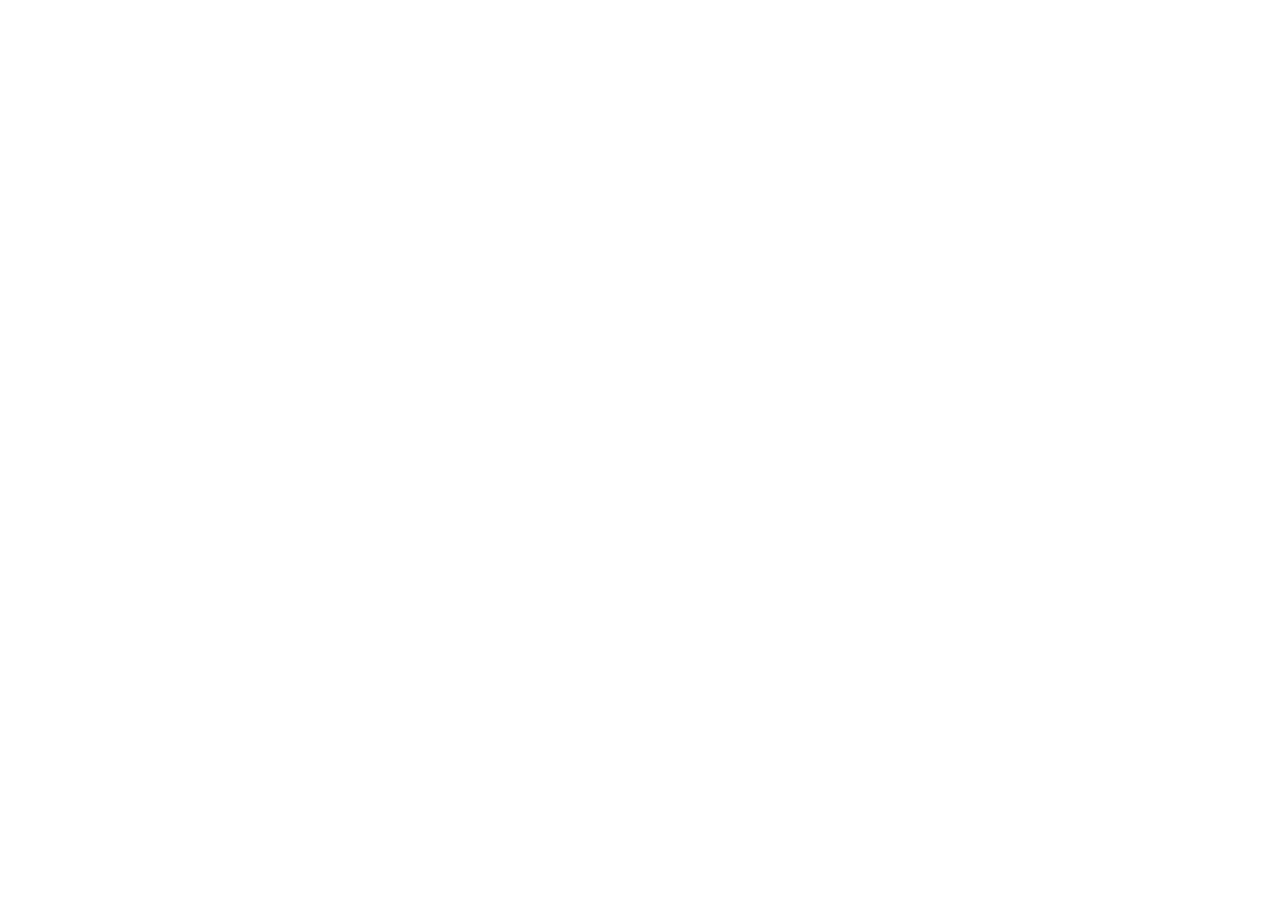
==== commit 3130ed90: "Optimize for mobile and update components" ====
--- a/index.html
+++ b/index.html
@@ -1,657 +1,16 @@
-<!DOCTYPE html>
-<html lang="en">
-
-<head>
-    <meta charset="UTF-8">
-    <meta name="viewport" content="width=device-width, initial-scale=1.0">
-    <title>THOMAS_RAMESH // SYSTEM PROFILE</title>
+<!doctype html>
+<html lang="en" class="scroll-smooth">
+  <head>
+    <meta charset="UTF-8" />
+    <link rel="icon" type="image/jpeg" href="/profile.jpg" />
+    <meta name="viewport" content="width=device-width, initial-scale=1.0" />
+    <title>Thomas Ramesh | Startup Developer</title>
     <link rel="preconnect" href="https://fonts.googleapis.com">
-    <link
-        href="https://fonts.googleapis.com/css2?family=Orbitron:wght@500;700;900&family=Rajdhani:wght@400;500;600;700&family=JetBrains+Mono:wght@400;500;600&display=swap"
-        rel="stylesheet">
-        <link rel="stylesheet" href="style.css">
-</head>
-
-<body>
-
-    <div class="progress" id="progress"></div>
-    <canvas id="starfield"></canvas>
-    <div class="bg-grid" id="bgGrid"></div>
-    <div class="bg-glow"></div>
-    <div class="spotlight" id="spotlight"></div>
-    <div class="scanlines"></div>
-    <div class="vignette"></div>
-
-    <div class="hud-float tl"><span class="flicker">LAT 28.4595&deg; N</span><br>LON 77.6931&deg; E</div>
-    <div class="hud-float tr">SIGNAL <span class="flicker">▮▮▮▮▯</span><br>UPLINK STABLE</div>
-    <div class="hud-float bl">REF// TR-2026</div>
-    <div class="hud-float br"><span class="flicker">ALL SYSTEMS NOMINAL</span></div>
-
-    <nav class="topnav">
-        <div class="id">T.RAMESH_OS <span style="color:var(--text-dim)">// v2.0</span></div>
-        <div class="stat">
-            <span>ROLE: <b>CSE STUDENT</b></span>
-            <span>STATUS: <b>OPEN TO WORK</b></span>
-            <span id="clock">00:00:00</span>
-        </div>
-    </nav>
-
-    <header class="hero">
-        <div class="boot" id="bootLog"></div>
-
-        <div class="id-frame" id="idFrame">
-            <div class="ring"></div>
-            <svg viewBox="0 0 120 120" width="120" height="120"
-                style="border-radius:50%; border:2px solid var(--cyan); box-shadow:0 0 30px rgba(77,243,255,0.35); background:linear-gradient(180deg,#0e1626,#0b121f);">
-                <defs>
-                    <linearGradient id="skinGrad" x1="0" y1="0" x2="0" y2="1">
-                        <stop offset="0%" stop-color="#2a3a4d" />
-                        <stop offset="100%" stop-color="#1c2b3d" />
-                    </linearGradient>
-                    <linearGradient id="suitGrad" x1="0" y1="0" x2="0" y2="1">
-                        <stop offset="0%" stop-color="#12202e" />
-                        <stop offset="100%" stop-color="#0b121f" />
-                    </linearGradient>
-                </defs>
-                <circle cx="60" cy="60" r="58" fill="url(#suitGrad)" />
-                <!-- shoulders / suit -->
-                <path d="M14 118 C14 88 34 76 60 76 C86 76 106 88 106 118 Z" fill="url(#suitGrad)" stroke="#213244"
-                    stroke-width="1" />
-                <path d="M46 82 L60 100 L74 82 L66 78 L60 84 L54 78 Z" fill="#4df3ff" opacity="0.85" />
-                <!-- neck -->
-                <rect x="50" y="62" width="20" height="18" rx="6" fill="url(#skinGrad)" />
-                <!-- head -->
-                <ellipse cx="60" cy="46" rx="22" ry="25" fill="url(#skinGrad)" stroke="#324a63" stroke-width="1" />
-                <!-- hair -->
-                <path d="M38 40 C36 20 46 10 60 10 C74 10 84 20 82 40 C79 30 71 24 60 24 C49 24 41 30 38 40 Z"
-                    fill="#0d1520" stroke="#1c2b3d" stroke-width="1" />
-                <!-- eyes -->
-                <ellipse cx="51" cy="47" rx="2.4" ry="2.8" fill="#4df3ff" />
-                <ellipse cx="69" cy="47" rx="2.4" ry="2.8" fill="#4df3ff" />
-                <!-- eyebrows -->
-                <rect x="46" y="41" width="10" height="1.6" rx="0.8" fill="#324a63" />
-                <rect x="64" y="41" width="10" height="1.6" rx="0.8" fill="#324a63" />
-                <!-- nose -->
-                <path d="M60 47 L58 56 L63 57" stroke="#324a63" stroke-width="1.2" fill="none" stroke-linecap="round" />
-                <!-- smile -->
-                <path d="M52 61 Q60 66 68 61" stroke="#4df3ff" stroke-width="1.4" fill="none" stroke-linecap="round"
-                    opacity="0.7" />
-                <!-- collar highlight -->
-                <circle cx="60" cy="60" r="58" fill="none" stroke="#4df3ff" stroke-width="0.6" opacity="0.25" />
-            </svg>
-        </div>
-
-        <h1 id="heroName">THOMAS RAMESH</h1>
-        <div class="role" id="heroRole">Computer Science Engineer <b>//</b> AI · ML · Cloud</div>
-        <p class="tagline" id="heroTag">
-            A passionate and driven CSE student exploring the vast world of technology
-            and innovation — with a strong foundation in data structures, algorithms, and
-            full-stack web development. I turn complex problems into elegant, optimal solutions.
-        </p>
-        <div class="cta-row" id="heroCta">
-            <a class="btn" href="#projects">View My Work</a>
-            <a class="btn amber"
-                href="https://drive.google.com/file/d/125a3EaiKNLnMg_K1nZCw9-vtPY4MQJDV/view?usp=sharing"
-                target="_blank" rel="noreferrer">Download CV</a>
-            <a class="btn ghost" href="#comms">Open Channel</a>
-        </div>
-
-        <div class="stat-row" id="heroStats">
-            <div class="stat-item">
-                <div class="num" data-count="12">0</div>
-                <div class="lbl">Github Repositories</div>
-            </div>
-            <div class="stat-item">
-                <div class="num" data-count="3">0</div>
-                <div class="lbl">Organizations Worked With</div>
-            </div>
-        </div>
-
-        <div class="scroll-cue"><span>SCROLL</span>
-            <div class="line"></div>
-        </div>
-    </header>
-
-    <div class="ticker">
-        <div class="track">
-            <span><b>AI</b> // MACHINE LEARNING</span>
-            <span><b>CLOUD</b> // INFRASTRUCTURE</span>
-            <span><b>DSA</b> // COMPETITIVE PROGRAMMING</span>
-            <span><b>FULL-STACK</b> // MERN & NEXT.JS</span>
-            <span><b>STATUS</b> // OPEN TO OPPORTUNITIES</span>
-            <span><b>AI</b> // MACHINE LEARNING</span>
-            <span><b>CLOUD</b> // INFRASTRUCTURE</span>
-            <span><b>DSA</b> // COMPETITIVE PROGRAMMING</span>
-            <span><b>FULL-STACK</b> // MERN & NEXT.JS</span>
-            <span><b>STATUS</b> // OPEN TO OPPORTUNITIES</span>
-        </div>
-    </div>
-
-    <section class="section" id="about">
-        <div class="section-head reveal">
-            <div class="radar">
-                <svg viewBox="0 0 64 64">
-                    <circle cx="32" cy="32" r="30" fill="none" stroke="var(--line)" stroke-width="1" />
-                    <circle cx="32" cy="32" r="20" fill="none" stroke="var(--line)" stroke-width="1" />
-                    <circle cx="32" cy="32" r="10" fill="none" stroke="var(--line)" stroke-width="1" />
-                    <g class="sweep">
-                        <path d="M32 32 L32 2 A30 30 0 0 1 58 18 Z" fill="var(--cyan)" opacity="0.18" />
-                        <line x1="32" y1="32" x2="32" y2="2" stroke="var(--cyan)" stroke-width="1.4" />
-                    </g>
-                    <circle cx="32" cy="32" r="2" fill="var(--cyan)" />
-                </svg>
-            </div>
-            <div class="txt">
-                <div class="eyebrow">01 // Operator Log</div>
-                <h2>About the Operator</h2>
-                <p>A quick readout on who's behind the console.</p>
-            </div>
-        </div>
-
-        <div class="about-grid">
-            <div class="about-copy panel reveal">
-                <span class="sheen"></span><span class="cbl"></span><span class="cbr"></span>
-                <p>I am a <b>passionate and driven Computer Science Engineering student</b>, eager to explore the vast
-                    world of technology and innovation. My academic journey is fueled by a profound interest in
-                    programming, problem-solving, and cutting-edge technologies like <b>AI, machine learning, and cloud
-                        computing</b>.</p>
-                <p>I've built a strong foundation in <b>data structures, algorithms, and full-stack web development</b>.
-                    I love turning complex problems into elegant, optimal solutions, and I'm continuously seeking
-                    opportunities to learn, build, and grow as a developer.</p>
-                <p style="margin-top:22px;"><a class="btn ghost"
-                        href="https://drive.google.com/file/d/125a3EaiKNLnMg_K1nZCw9-vtPY4MQJDV/view?usp=sharing"
-                        target="_blank" rel="noreferrer" style="display:inline-block;">Download CV</a></p>
-            </div>
-
-            <div class="telemetry panel reveal">
-                <span class="sheen"></span><span class="cbl"></span><span class="cbr"></span>
-                <div class="eyebrow" style="margin-bottom:6px;">Core Readouts</div>
-
-                <div class="item" data-pct=".92">
-                    <div class="row"><span class="k">Problem Solving</span><span class="v">92%</span></div>
-                    <div class="bar"><i style="--pct:.92"></i></div>
-                </div>
-                <div class="item" data-pct=".8">
-                    <div class="row"><span class="k">AI / ML</span><span class="v">80%</span></div>
-                    <div class="bar"><i style="--pct:.8"></i></div>
-                </div>
-                <div class="item" data-pct=".85">
-                    <div class="row"><span class="k">Full-Stack Dev</span><span class="v">85%</span></div>
-                    <div class="bar"><i style="--pct:.85"></i></div>
-                </div>
-                <div class="item" data-pct=".78">
-                    <div class="row"><span class="k">Data Structures & Algorithms</span><span class="v">78%</span></div>
-                    <div class="bar"><i style="--pct:.78"></i></div>
-                </div>
-            </div>
-        </div>
-    </section>
-
-    <section class="section" id="skills">
-        <div class="section-head reveal">
-            <div class="radar">
-                <svg viewBox="0 0 64 64">
-                    <circle cx="32" cy="32" r="30" fill="none" stroke="var(--line)" stroke-width="1" />
-                    <circle cx="32" cy="32" r="20" fill="none" stroke="var(--line)" stroke-width="1" />
-                    <circle cx="32" cy="32" r="10" fill="none" stroke="var(--line)" stroke-width="1" />
-                    <g class="sweep">
-                        <path d="M32 32 L32 2 A30 30 0 0 1 58 18 Z" fill="var(--violet)" opacity="0.18" />
-                        <line x1="32" y1="32" x2="32" y2="2" stroke="var(--violet)" stroke-width="1.4" />
-                    </g>
-                    <circle cx="32" cy="32" r="2" fill="var(--violet)" />
-                </svg>
-            </div>
-            <div class="txt">
-                <div class="eyebrow">02 // Loaded Modules</div>
-                <h2>Systems & Stack</h2>
-                <p>Languages, frameworks, and tools currently installed.</p>
-            </div>
-        </div>
-
-        <div class="sys-groups">
-            <div class="sys-card panel reveal">
-                <span class="sheen"></span><span class="cbl"></span><span class="cbr"></span>
-                <span class="tag">Languages</span>
-                <div class="sys-list">
-                    <span class="sys-chip">Java</span>
-                    <span class="sys-chip">C</span>
-                    <span class="sys-chip">C++</span>
-                    <span class="sys-chip">Python</span>
-                    <span class="sys-chip">PHP</span>
-                    <span class="sys-chip">JavaScript</span>
-                    <span class="sys-chip">HTML5</span>
-                    <span class="sys-chip">CSS3</span>
-                </div>
-            </div>
-
-            <div class="sys-card panel reveal">
-                <span class="sheen"></span><span class="cbl"></span><span class="cbr"></span>
-                <span class="tag">Frameworks</span>
-                <div class="sys-list">
-                    <span class="sys-chip">React</span>
-                    <span class="sys-chip">Next.js</span>
-                    <span class="sys-chip">Node.js</span>
-                    <span class="sys-chip">Express</span>
-                    <span class="sys-chip">Bootstrap</span>
-                    <span class="sys-chip">Tailwind</span>
-                </div>
-            </div>
-
-            <div class="sys-card panel reveal">
-                <span class="sheen"></span><span class="cbl"></span><span class="cbr"></span>
-                <span class="tag">Data Layer</span>
-                <div class="sys-list">
-                    <span class="sys-chip">MySQL</span>
-                    <span class="sys-chip">MongoDB</span>
-                    <span class="sys-chip">Supabase</span>
-                </div>
-            </div>
-
-            <div class="sys-card panel reveal">
-                <span class="sheen"></span><span class="cbl"></span><span class="cbr"></span>
-                <span class="tag">Core & Tools</span>
-                <div class="sys-list">
-                    <span class="sys-chip">Data Structures</span>
-                    <span class="sys-chip">Algorithms</span>
-                    <span class="sys-chip">Git / GitHub</span>
-                    <span class="sys-chip">Docker</span>
-                    <span class="sys-chip">Linux</span>
-                </div>
-            </div>
-        </div>
-    </section>
-
-    <section class="section" id="experience">
-        <div class="section-head reveal">
-            <div class="radar">
-                <svg viewBox="0 0 64 64">
-                    <circle cx="32" cy="32" r="30" fill="none" stroke="var(--line)" stroke-width="1" />
-                    <circle cx="32" cy="32" r="20" fill="none" stroke="var(--line)" stroke-width="1" />
-                    <circle cx="32" cy="32" r="10" fill="none" stroke="var(--line)" stroke-width="1" />
-                    <g class="sweep">
-                        <path d="M32 32 L32 2 A30 30 0 0 1 58 18 Z" fill="var(--amber)" opacity="0.18" />
-                        <line x1="32" y1="32" x2="32" y2="2" stroke="var(--amber)" stroke-width="1.4" />
-                    </g>
-                    <circle cx="32" cy="32" r="2" fill="var(--amber)" />
-                </svg>
-            </div>
-            <div class="txt">
-                <div class="eyebrow">03 // Mission Log</div>
-                <h2>Experience</h2>
-                <p>Roles and missions completed to date.</p>
-            </div>
-        </div>
-
-        <div class="timeline panel reveal" style="border:none; background:none; padding:6px 0 0 0;">
-            <div class="t-item">
-                <div class="when">Oct 2025 &ndash; Present</div>
-                <h3>Core Team Member</h3>
-                <div class="org">The Elites</div>
-                <p>Working closely with the core team on initiatives and technical projects, contributing as a
-                    full-stack developer.</p>
-            </div>
-            <div class="t-item">
-                <div class="when">Mar 2025 &ndash; Oct 2025</div>
-                <h3>Sponsorship Team Member</h3>
-                <div class="org">The Elites</div>
-                <p>Led sponsorship acquisition efforts, collaborating with companies to support community initiatives.
-                </p>
-            </div>
-            <div class="t-item">
-                <div class="when">Jul 2025 &ndash; Oct 2025</div>
-                <h3>Contributor (Trainee)</h3>
-                <div class="org">GirlScript Summer of Code '25</div>
-                <p>Actively contributed to open-source projects, enhancing skills in collaborative development and
-                    version control.</p>
-            </div>
-            <div class="t-item">
-                <div class="when">Dec 2024 &ndash; Oct 2025</div>
-                <h3>Public Relations Volunteer</h3>
-                <div class="org">HackwithIndia</div>
-                <p>Managed public relations and communications for HackwithIndia, developing strong interpersonal and
-                    organizational skills.</p>
-            </div>
-        </div>
-    </section>
-
-    <section class="section" id="projects">
-        <div class="section-head reveal">
-            <div class="radar">
-                <svg viewBox="0 0 64 64">
-                    <circle cx="32" cy="32" r="30" fill="none" stroke="var(--line)" stroke-width="1" />
-                    <circle cx="32" cy="32" r="20" fill="none" stroke="var(--line)" stroke-width="1" />
-                    <circle cx="32" cy="32" r="10" fill="none" stroke="var(--line)" stroke-width="1" />
-                    <g class="sweep">
-                        <path d="M32 32 L32 2 A30 30 0 0 1 58 18 Z" fill="var(--cyan)" opacity="0.18" />
-                        <line x1="32" y1="32" x2="32" y2="2" stroke="var(--cyan)" stroke-width="1.4" />
-                    </g>
-                    <circle cx="32" cy="32" r="2" fill="var(--cyan)" />
-                </svg>
-            </div>
-            <div class="txt">
-                <div class="eyebrow">04 // Deployed Modules</div>
-                <h2>Featured Projects</h2>
-                <p>Live builds and repositories currently running.</p>
-            </div>
-        </div>
-
-        <div class="proj-grid">
-            <div class="proj-card panel reveal">
-                <span class="sheen"></span><span class="cbl"></span><span class="cbr"></span>
-                <div class="pid">MOD // 01</div>
-                <h3>Vibly Chat</h3>
-                <p>A real-time chat application built with PHP. Features include message routing, user authentication,
-                    and real-time backend functionality.</p>
-                <div class="proj-chips"><span class="proj-chip">PHP</span><span class="proj-chip">MySQL</span><span
-                        class="proj-chip">WebSocket</span></div>
-                <div class="proj-links">
-                    <a href="https://github.com/thomas2570/vibly-chat" target="_blank" rel="noreferrer">Source</a>
-                    <a href="https://vibly-chat.vercel.app/" target="_blank" rel="noreferrer">Live Demo</a>
-                </div>
-            </div>
-
-            <div class="proj-card panel reveal">
-                <span class="sheen"></span><span class="cbl"></span><span class="cbr"></span>
-                <div class="pid">MOD // 02</div>
-                <h3>Face Detection System</h3>
-                <p>A Python-based facial detection application utilizing computer vision libraries to identify and mark
-                    human faces in imagery.</p>
-                <div class="proj-chips"><span class="proj-chip">Python</span><span class="proj-chip">OpenCV</span><span
-                        class="proj-chip">Machine Learning</span></div>
-                <div class="proj-links">
-                    <a href="https://github.com/thomas2570/face_detection" target="_blank" rel="noreferrer">Source</a>
-                </div>
-            </div>
-
-            <div class="proj-card panel reveal">
-                <span class="sheen"></span><span class="cbl"></span><span class="cbr"></span>
-                <div class="pid">MOD // 03</div>
-                <h3>ZPeriod</h3>
-                <p>An interactive web application showcasing dynamic user input handling, real-time output capabilities,
-                    and clean UI design.</p>
-                <div class="proj-chips"><span class="proj-chip">HTML</span><span class="proj-chip">CSS</span><span
-                        class="proj-chip">JavaScript</span></div>
-                <div class="proj-links">
-                    <a href="https://github.com/thomas2570/-Zperiod" target="_blank" rel="noreferrer">Source</a>
-                    <a href="https://zperiod.vercel.app/" target="_blank" rel="noreferrer">Live Demo</a>
-                </div>
-            </div>
-
-            <div class="proj-card panel reveal">
-                <span class="sheen"></span><span class="cbl"></span><span class="cbr"></span>
-                <div class="pid">MOD // 04</div>
-                <h3>SwiftRide Bus Booking</h3>
-                <p>A web-based bus booking interface designed for swift, seamless scheduling and reservation management
-                    for travelers.</p>
-                <div class="proj-chips"><span class="proj-chip">HTML</span><span class="proj-chip">CSS</span></div>
-                <div class="proj-links">
-                    <a href="https://github.com/thomas2570/SwiftRide-Bus--Booking" target="_blank"
-                        rel="noreferrer">Source</a>
-                </div>
-            </div>
-
-            <div class="proj-card panel reveal">
-                <span class="sheen"></span><span class="cbl"></span><span class="cbr"></span>
-                <div class="pid">MOD // 05</div>
-                <h3>Resume Generator</h3>
-                <p>A dynamic tool enabling users to generate and format professional resumes easily right within the
-                    browser.</p>
-                <div class="proj-chips"><span class="proj-chip">HTML</span><span class="proj-chip">CSS</span></div>
-                <div class="proj-links">
-                    <a href="https://github.com/thomas2570/Resume_generator" target="_blank" rel="noreferrer">Source</a>
-                </div>
-            </div>
-
-            <div class="proj-card panel reveal">
-                <span class="sheen"></span><span class="cbl"></span><span class="cbr"></span>
-                <div class="pid">MOD // 06</div>
-                <h3>Event Schedule Page</h3>
-                <p>A clean, responsive event scheduling page layout built to organize programs and daily itineraries
-                    efficiently.</p>
-                <div class="proj-chips"><span class="proj-chip">HTML</span><span class="proj-chip">CSS</span></div>
-                <div class="proj-links">
-                    <a href="https://github.com/thomas2570/Event_schedule_page" target="_blank"
-                        rel="noreferrer">Source</a>
-                </div>
-            </div>
-        </div>
-
-        <div style="text-align:center; margin-top:36px;">
-            <a class="btn ghost" href="https://github.com/thomas2570" target="_blank" rel="noreferrer">Explore All
-                Repositories</a>
-        </div>
-    </section>
-
-    <section class="section" id="certifications">
-        <div class="section-head reveal">
-            <div class="radar">
-                <svg viewBox="0 0 64 64">
-                    <circle cx="32" cy="32" r="30" fill="none" stroke="var(--line)" stroke-width="1" />
-                    <circle cx="32" cy="32" r="20" fill="none" stroke="var(--line)" stroke-width="1" />
-                    <circle cx="32" cy="32" r="10" fill="none" stroke="var(--line)" stroke-width="1" />
-                    <g class="sweep">
-                        <path d="M32 32 L32 2 A30 30 0 0 1 58 18 Z" fill="var(--violet)" opacity="0.18" />
-                        <line x1="32" y1="32" x2="32" y2="2" stroke="var(--violet)" stroke-width="1.4" />
-                    </g>
-                    <circle cx="32" cy="32" r="2" fill="var(--violet)" />
-                </svg>
-            </div>
-            <div class="txt">
-                <div class="eyebrow">05 // Commendations</div>
-                <h2>Certifications & Awards</h2>
-                <p>Recognitions earned across hackathons and technical fests.</p>
-            </div>
-        </div>
-
-        <div class="cert-grid">
-            <div class="cert-card panel reveal">
-                <span class="sheen"></span><span class="cbl"></span><span class="cbr"></span>
-                <div class="cert-icon"><i></i></div>
-                <div class="cert-body">
-                    <div class="when">Nov 2024</div>
-                    <h4>Robo Sumo &mdash; 1st Position (Zonal)</h4>
-                    <div class="org">Dr. A.P.J. Abdul Kalam Technical University</div>
-                    <p>Secured 1st position at the Inter-Technical University Fest, 2024&ndash;25 (Zonal Level).</p>
-                </div>
-            </div>
-
-            <div class="cert-card panel reveal">
-                <span class="sheen"></span><span class="cbl"></span><span class="cbr"></span>
-                <div class="cert-icon"><i></i></div>
-                <div class="cert-body">
-                    <div class="when">Dec 2024</div>
-                    <h4>Robo Sumo Challenge (State Level)</h4>
-                    <div class="org">Dr. A.P.J. Abdul Kalam Technical University</div>
-                    <p>Participated in the Robo Sumo Challenge at the State Level Technical Fest.</p>
-                </div>
-            </div>
-
-            <div class="cert-card panel reveal">
-                <span class="sheen"></span><span class="cbl"></span><span class="cbr"></span>
-                <div class="cert-icon"><i></i></div>
-                <div class="cert-body">
-                    <div class="when">2025</div>
-                    <h4>ASTRA 2025 Hackathon</h4>
-                    <div class="org">Delhi Technological University (DTU)</div>
-                    <p>Participated in the Innovation Submission Round 1.</p>
-                </div>
-            </div>
-
-            <div class="cert-card panel reveal">
-                <span class="sheen"></span><span class="cbl"></span><span class="cbr"></span>
-                <div class="cert-icon"><i></i></div>
-                <div class="cert-body">
-                    <div class="when">2024</div>
-                    <h4>VesHack &mdash; Hackathon of Vespera '24</h4>
-                    <div class="org">Guru Gobind Singh Indraprastha University</div>
-                    <p>Participated representing Team Elites Codex.</p>
-                </div>
-            </div>
-
-            <div class="cert-card panel reveal">
-                <span class="sheen"></span><span class="cbl"></span><span class="cbr"></span>
-                <div class="cert-icon"><i></i></div>
-                <div class="cert-body">
-                    <div class="when">2024</div>
-                    <h4>The Mind Flayer Hackathon</h4>
-                    <div class="org">IIMT College Of Engineering</div>
-                    <p>Certificate of Participation.</p>
-                </div>
-            </div>
-
-            <div class="cert-card panel reveal">
-                <span class="sheen"></span><span class="cbl"></span><span class="cbr"></span>
-                <div class="cert-icon"><i></i></div>
-                <div class="cert-body">
-                    <div class="when">Sept 2024</div>
-                    <h4>Internal Smart India Hackathon</h4>
-                    <div class="org">KCC ITM</div>
-                    <p>Participated as a dedicated member of THE ELITES, demonstrating creativity and problem-solving
-                        skills.</p>
-                </div>
-            </div>
-
-            <div class="cert-card panel reveal">
-                <span class="sheen"></span><span class="cbl"></span><span class="cbr"></span>
-                <div class="cert-icon"><i></i></div>
-                <div class="cert-body">
-                    <div class="when">2024</div>
-                    <h4>Generative AI Mastermind</h4>
-                    <div class="org">Outskill</div>
-                    <p>Certificate of Completion presented by Vaibhav Sisinty.</p>
-                </div>
-            </div>
-        </div>
-    </section>
-
-    <section class="section" id="education">
-        <div class="section-head reveal">
-            <div class="radar">
-                <svg viewBox="0 0 64 64">
-                    <circle cx="32" cy="32" r="30" fill="none" stroke="var(--line)" stroke-width="1" />
-                    <circle cx="32" cy="32" r="20" fill="none" stroke="var(--line)" stroke-width="1" />
-                    <circle cx="32" cy="32" r="10" fill="none" stroke="var(--line)" stroke-width="1" />
-                    <g class="sweep">
-                        <path d="M32 32 L32 2 A30 30 0 0 1 58 18 Z" fill="var(--amber)" opacity="0.18" />
-                        <line x1="32" y1="32" x2="32" y2="2" stroke="var(--amber)" stroke-width="1.4" />
-                    </g>
-                    <circle cx="32" cy="32" r="2" fill="var(--amber)" />
-                </svg>
-            </div>
-            <div class="txt">
-                <div class="eyebrow">06 // Training Log</div>
-                <h2>Education</h2>
-                <p>Academic path so far.</p>
-            </div>
-        </div>
-
-        <div class="timeline reveal" style="border:none; background:none;">
-            <div class="t-item">
-                <div class="when">Sep 2023 &ndash; Aug 2027</div>
-                <h3>B.Tech in Computer Science and Engineering (Data Science)</h3>
-                <div class="org">Dr. A.P.J. Abdul Kalam Technical University</div>
-            </div>
-            <div class="t-item">
-                <div class="when">Apr 2019 &ndash; Jul 2021</div>
-                <h3>Intermediate (Class XII)</h3>
-                <div class="org">SMT Gulab Kali B.I.C. Bagai Khurd, Prayagraj</div>
-                <span class="grade">GRADE 7.0</span>
-            </div>
-            <div class="t-item">
-                <div class="when">Apr 2008 &ndash; Mar 2019</div>
-                <h3>High School (Class X)</h3>
-                <div class="org">R M Singh U M Vidyalay Kondru Umari, Prayagraj</div>
-                <span class="grade">GRADE 8.1</span>
-            </div>
-        </div>
-    </section>
-
-    <section class="section" id="comms">
-        <div class="section-head reveal">
-            <div class="radar">
-                <svg viewBox="0 0 64 64">
-                    <circle cx="32" cy="32" r="30" fill="none" stroke="var(--line)" stroke-width="1" />
-                    <circle cx="32" cy="32" r="20" fill="none" stroke="var(--line)" stroke-width="1" />
-                    <circle cx="32" cy="32" r="10" fill="none" stroke="var(--line)" stroke-width="1" />
-                    <g class="sweep">
-                        <path d="M32 32 L32 2 A30 30 0 0 1 58 18 Z" fill="var(--cyan)" opacity="0.18" />
-                        <line x1="32" y1="32" x2="32" y2="2" stroke="var(--cyan)" stroke-width="1.4" />
-                    </g>
-                    <circle cx="32" cy="32" r="2" fill="var(--cyan)" />
-                </svg>
-            </div>
-            <div class="txt">
-                <div class="eyebrow">07 // Comms Array</div>
-                <h2>Let's Connect</h2>
-                <p>I'm currently open to new opportunities. Send a transmission on any of these frequencies.</p>
-            </div>
-        </div>
-
-        <div class="comms-grid">
-            <a class="comm-card panel reveal" href="mailto:thomasramesh449@gmail.com">
-                <span class="sheen"></span><span class="cbl"></span><span class="cbr"></span>
-                <span class="freq">FREQ 001 · EMAIL</span>
-                <span class="chan">Direct Mail</span>
-                <span class="handle">thomasramesh449@gmail.com</span>
-            </a>
-
-            <a class="comm-card panel reveal" href="https://www.linkedin.com/in/thomas-ramesh-3ab96a2a2/"
-                target="_blank" rel="noreferrer">
-                <span class="sheen"></span><span class="cbl"></span><span class="cbr"></span>
-                <span class="freq">FREQ 002 · LINKEDIN</span>
-                <span class="chan">Professional Net</span>
-                <span class="handle">/in/thomas-ramesh</span>
-            </a>
-
-            <a class="comm-card panel reveal" href="https://github.com/thomas2570" target="_blank" rel="noreferrer">
-                <span class="sheen"></span><span class="cbl"></span><span class="cbr"></span>
-                <span class="freq">FREQ 003 · GITHUB</span>
-                <span class="chan">Source Repository</span>
-                <span class="handle">github.com/thomas2570</span>
-            </a>
-
-            <a class="comm-card panel reveal" href="https://leetcode.com/u/thomas_ramesh/" target="_blank"
-                rel="noreferrer">
-                <span class="sheen"></span><span class="cbl"></span><span class="cbr"></span>
-                <span class="freq">FREQ 004 · LEETCODE</span>
-                <span class="chan">Combat Simulator</span>
-                <span class="handle">u/thomas_ramesh</span>
-            </a>
-
-            <a class="comm-card panel reveal" href="https://codeforces.com/profile/thomas_ramesh" target="_blank"
-                rel="noreferrer">
-                <span class="sheen"></span><span class="cbl"></span><span class="cbr"></span>
-                <span class="freq">FREQ 005 · CODEFORCES</span>
-                <span class="chan">Ranked Arena</span>
-                <span class="handle">profile/thomas_ramesh</span>
-            </a>
-
-            <a class="comm-card panel reveal" href="https://www.hackerrank.com/profile/thomasramesh449" target="_blank"
-                rel="noreferrer">
-                <span class="sheen"></span><span class="cbl"></span><span class="cbr"></span>
-                <span class="freq">FREQ 006 · HACKERRANK</span>
-                <span class="chan">Skill Certification</span>
-                <span class="handle">thomasramesh449</span>
-            </a>
-
-            <a class="comm-card panel reveal"
-                href="https://drive.google.com/file/d/125a3EaiKNLnMg_K1nZCw9-vtPY4MQJDV/view?usp=sharing"
-                target="_blank" rel="noreferrer">
-                <span class="sheen"></span><span class="cbl"></span><span class="cbr"></span>
-                <span class="freq">FREQ 007 · RESUME</span>
-                <span class="chan">Full Dossier</span>
-                <span class="handle">Download PDF</span>
-            </a>
-        </div>
-    </section>
-
-    <footer>
-        <div class="line"></div>
-        <p>SYSTEM: THOMAS_RAMESH_OS &nbsp;·&nbsp; STATUS: <b>OPERATIONAL</b> &nbsp;·&nbsp; BUILD 2026.07</p>
-    </footer>
-
-        <script src="script.js"></script>
-
-</body>
-
-</html>+    <link rel="preconnect" href="https://fonts.gstatic.com" crossorigin>
+    <link href="https://fonts.googleapis.com/css2?family=Outfit:wght@300;400;600;800&family=Space+Grotesk:wght@300;500;700&display=swap" rel="stylesheet">
+  </head>
+  <body class="bg-black text-[#e4e4e7] overflow-x-hidden font-sans">
+    <div id="root"></div>
+    <script type="module" src="/src/main.jsx"></script>
+  </body>
+</html>
